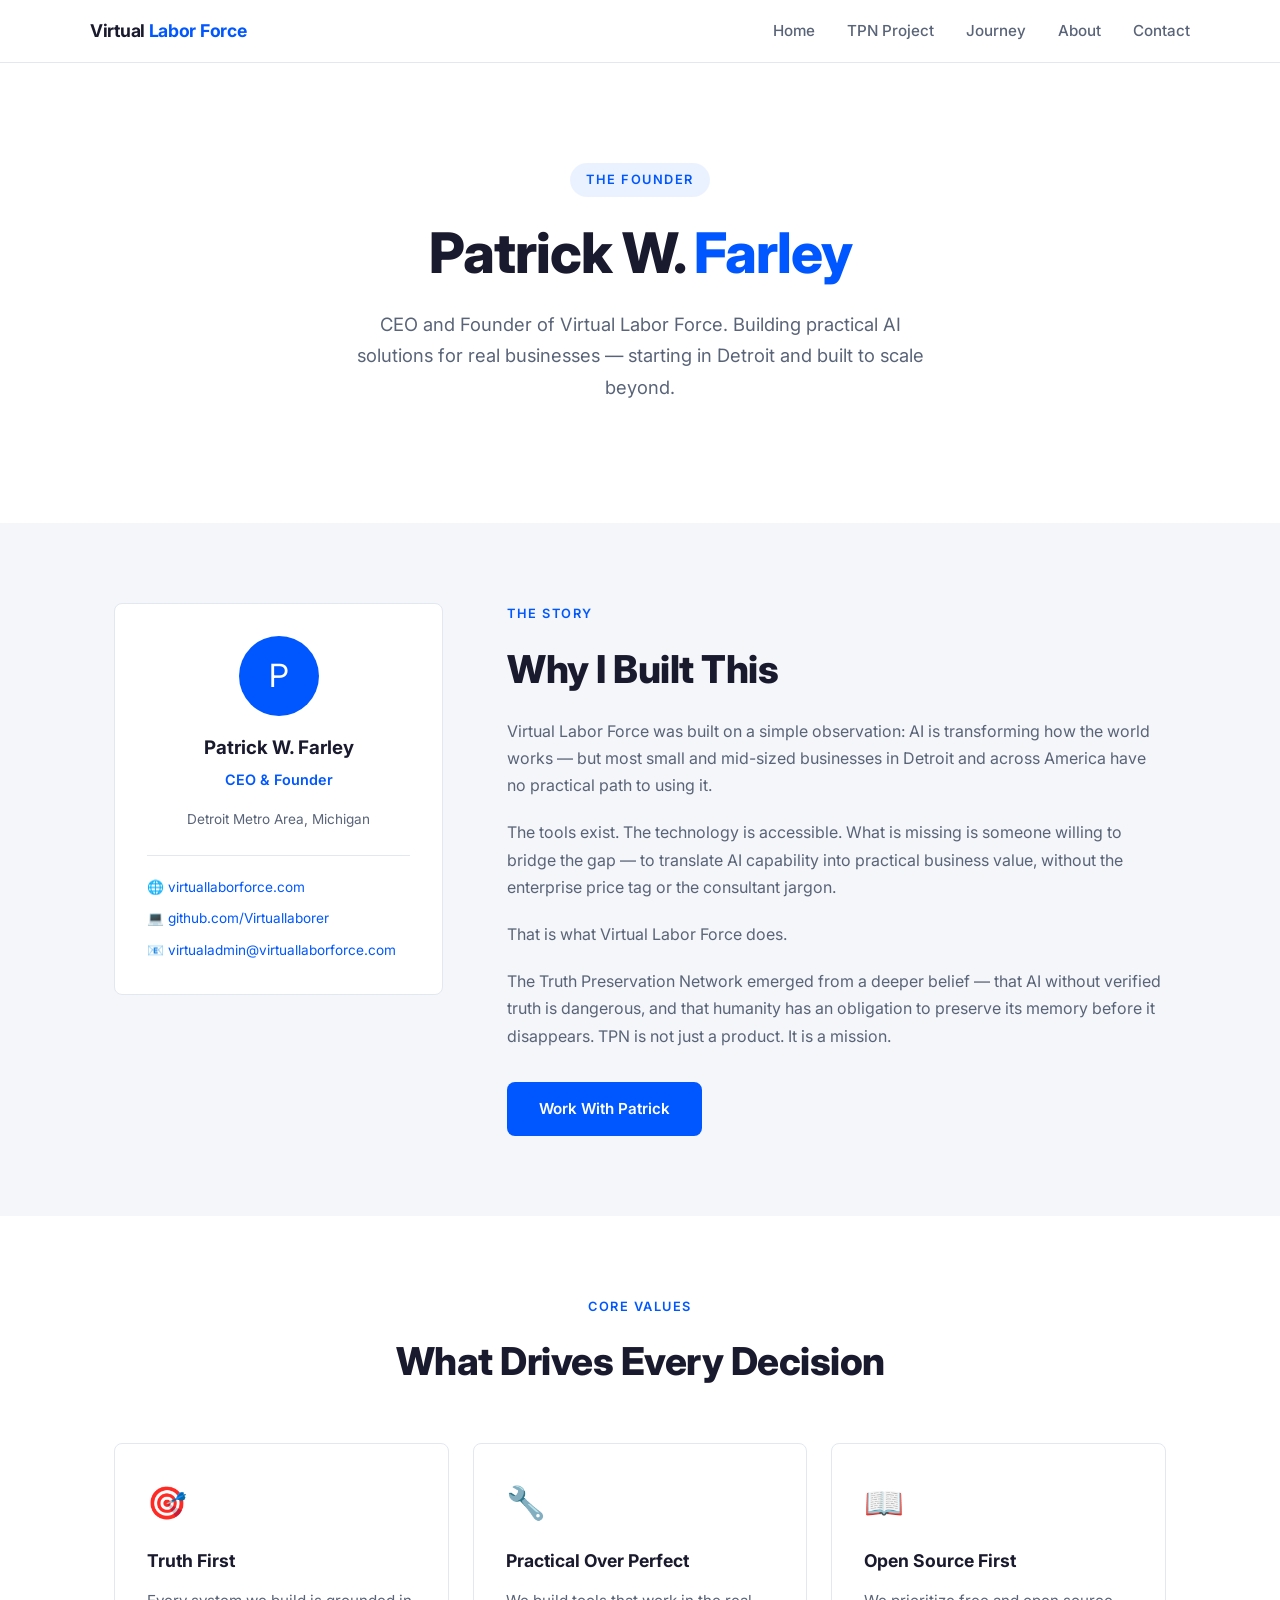
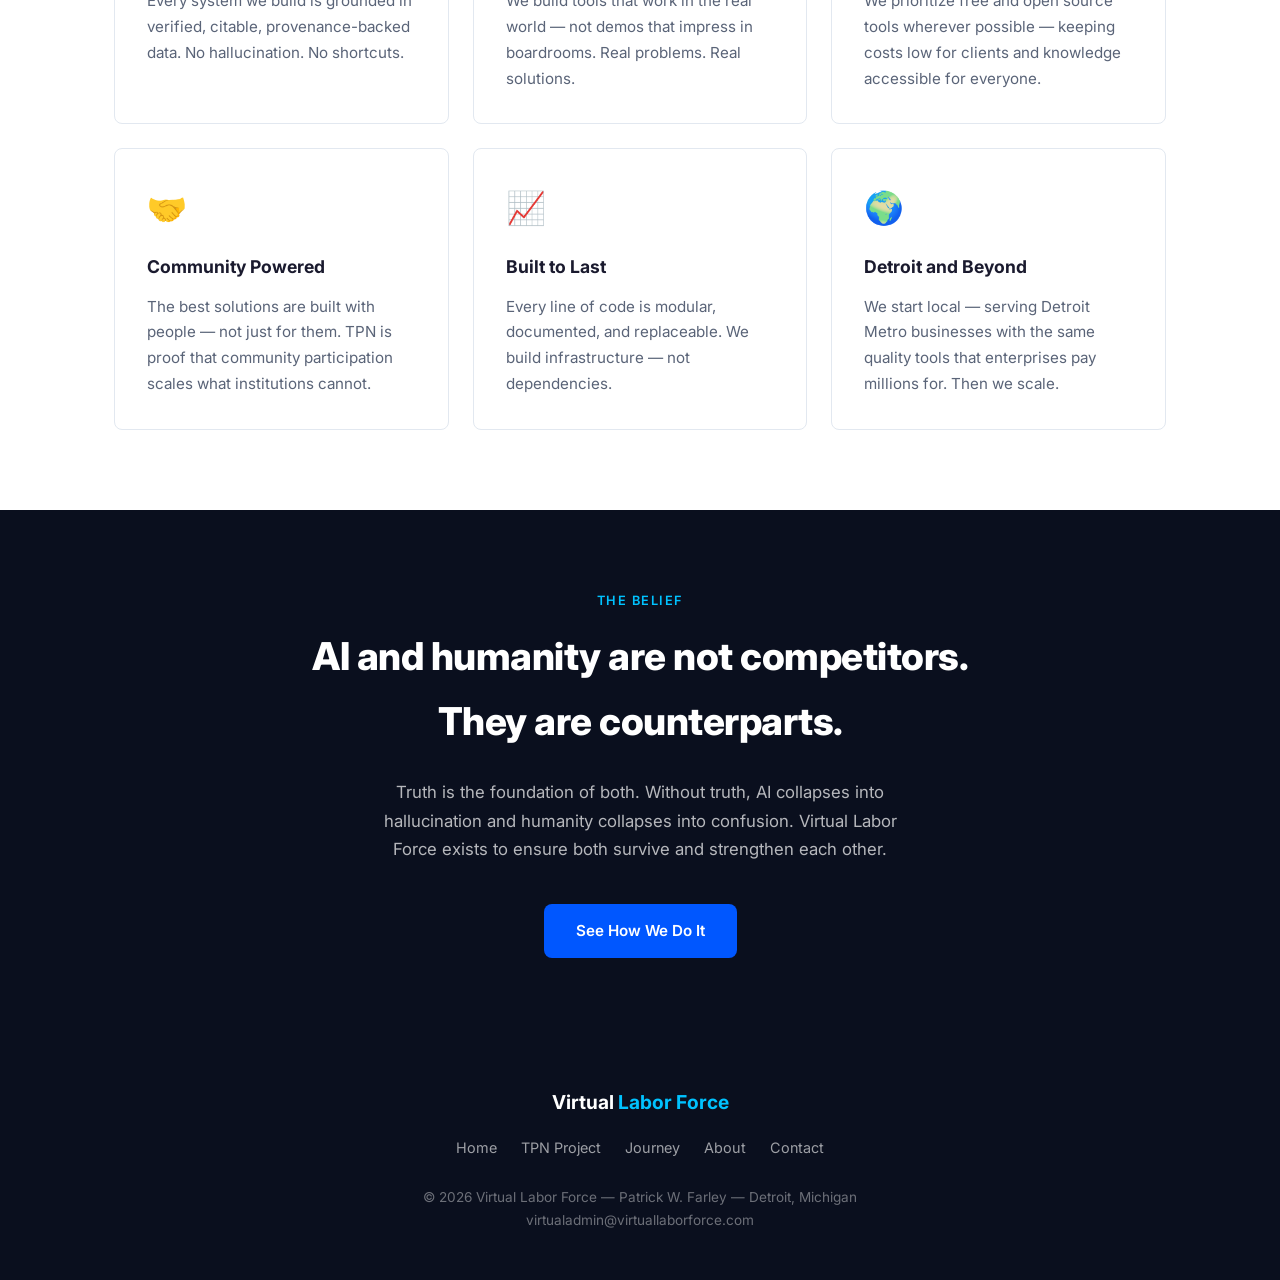
==== about.html @ b298419b "Initial commit — VLF website 5 pages complete" ====
<!DOCTYPE html>
<html lang="en">
<head>
  <meta charset="UTF-8" />
  <meta name="viewport" content="width=device-width, initial-scale=1.0" />
  <title>About — Virtual Labor Force</title>
  <meta name="description" content="Patrick W. Farley — CEO and Founder of Virtual Labor Force. Building AI solutions for Detroit and beyond." />
  <link rel="stylesheet" href="css/style.css" />
  <link rel="preconnect" href="https://fonts.googleapis.com" />
  <link href="https://fonts.googleapis.com/css2?family=Inter:wght@400;500;600;700;800&display=swap" rel="stylesheet" />
</head>
<body>

  <!-- NAVIGATION -->
  <nav>
    <div class="nav-inner">
      <a href="index.html" class="nav-logo">Virtual <span>Labor Force</span></a>
      <ul class="nav-links">
        <li><a href="index.html">Home</a></li>
        <li><a href="tpn.html">TPN Project</a></li>
        <li><a href="journey.html">Journey</a></li>
        <li><a href="about.html">About</a></li>
        <li><a href="contact.html">Contact</a></li>
      </ul>
    </div>
  </nav>

  <!-- HERO -->
  <section class="hero">
    <div class="hero-tag">The Founder</div>
    <h1>Patrick W. <span>Farley</span></h1>
    <p>
      CEO and Founder of Virtual Labor Force.
      Building practical AI solutions for real businesses —
      starting in Detroit and built to scale beyond.
    </p>
  </section>

  <!-- FOUNDER STORY -->
  <section class="section section--soft">
    <div class="container">
      <div style="display: grid; grid-template-columns: 1fr 2fr; 
                  gap: 64px; align-items: start;">

        <!-- LEFT — Identity Card -->
        <div style="background: var(--color-bg); border: 1px solid var(--color-border);
                    border-radius: var(--radius); padding: 32px; text-align: center;">
          <div style="width: 80px; height: 80px; background: var(--color-primary);
                      border-radius: 50%; margin: 0 auto 16px;
                      display: flex; align-items: center; justify-content: center;
                      font-size: 2rem; color: white;">P</div>
          <h3 style="margin-bottom: 4px;">Patrick W. Farley</h3>
          <p style="color: var(--color-primary); font-size: 0.9rem; 
                    font-weight: 600; margin-bottom: 16px;">
            CEO & Founder
          </p>
          <p style="color: var(--color-text-soft); font-size: 0.85rem; 
                    margin-bottom: 24px;">
            Detroit Metro Area, Michigan
          </p>
          <div style="border-top: 1px solid var(--color-border); 
                      padding-top: 20px; text-align: left;">
            <p style="font-size: 0.85rem; color: var(--color-text-soft); 
                      margin-bottom: 8px;">
              🌐 
              <a href="https://virtuallaborforce.com">
                virtuallaborforce.com
              </a>
            </p>
            <p style="font-size: 0.85rem; color: var(--color-text-soft); 
                      margin-bottom: 8px;">
              💻 
              <a href="https://github.com/Virtuallaborer" target="_blank">
                github.com/Virtuallaborer
              </a>
            </p>
            <p style="font-size: 0.85rem; color: var(--color-text-soft);">
              📧 
              <a href="mailto:virtualadmin@virtuallaborforce.com">
                virtualadmin@virtuallaborforce.com
              </a>
            </p>
          </div>
        </div>

        <!-- RIGHT — Story -->
        <div>
          <p class="section-label">The Story</p>
          <h2 class="section-title">Why I Built This</h2>

          <p style="color: var(--color-text-soft); margin-bottom: 20px;">
            Virtual Labor Force was built on a simple observation:
            AI is transforming how the world works — but most small
            and mid-sized businesses in Detroit and across America
            have no practical path to using it.
          </p>

          <p style="color: var(--color-text-soft); margin-bottom: 20px;">
            The tools exist. The technology is accessible. What is missing
            is someone willing to bridge the gap — to translate AI
            capability into practical business value, without the
            enterprise price tag or the consultant jargon.
          </p>

          <p style="color: var(--color-text-soft); margin-bottom: 20px;">
            That is what Virtual Labor Force does.
          </p>

          <p style="color: var(--color-text-soft); margin-bottom: 32px;">
            The Truth Preservation Network emerged from a deeper belief —
            that AI without verified truth is dangerous, and that humanity
            has an obligation to preserve its memory before it disappears.
            TPN is not just a product. It is a mission.
          </p>

          <a href="contact.html" class="btn btn-primary">
            Work With Patrick
          </a>
        </div>

      </div>
    </div>
  </section>

  <!-- VALUES -->
  <section class="section">
    <div class="container">
      <div class="text-center">
        <p class="section-label">Core Values</p>
        <h2 class="section-title">What Drives Every Decision</h2>
      </div>

      <div class="card-grid">
        <div class="card">
          <div class="card-icon">🎯</div>
          <h3>Truth First</h3>
          <p>Every system we build is grounded in verified, 
             citable, provenance-backed data. No hallucination. 
             No shortcuts.</p>
        </div>
        <div class="card">
          <div class="card-icon">🔧</div>
          <h3>Practical Over Perfect</h3>
          <p>We build tools that work in the real world — 
             not demos that impress in boardrooms. 
             Real problems. Real solutions.</p>
        </div>
        <div class="card">
          <div class="card-icon">📖</div>
          <h3>Open Source First</h3>
          <p>We prioritize free and open source tools wherever possible — 
             keeping costs low for clients and knowledge 
             accessible for everyone.</p>
        </div>
        <div class="card">
          <div class="card-icon">🤝</div>
          <h3>Community Powered</h3>
          <p>The best solutions are built with people — 
             not just for them. TPN is proof that 
             community participation scales what 
             institutions cannot.</p>
        </div>
        <div class="card">
          <div class="card-icon">📈</div>
          <h3>Built to Last</h3>
          <p>Every line of code is modular, documented, 
             and replaceable. We build infrastructure — 
             not dependencies.</p>
        </div>
        <div class="card">
          <div class="card-icon">🌍</div>
          <h3>Detroit and Beyond</h3>
          <p>We start local — serving Detroit Metro businesses 
             with the same quality tools that enterprises pay 
             millions for. Then we scale.</p>
        </div>
      </div>
    </div>
  </section>

  <!-- MISSION STATEMENT -->
  <section class="section section--dark">
    <div class="container text-center">
      <p class="section-label" style="color: var(--color-accent);">
        The Belief
      </p>
      <h2 class="section-title" style="max-width: 680px; margin: 0 auto 24px;">
        AI and humanity are not competitors.<br>
        They are counterparts.
      </h2>
      <p style="color: rgba(255,255,255,0.7); max-width: 560px; 
                margin: 0 auto 40px; font-size: 1.05rem;">
        Truth is the foundation of both. Without truth, AI collapses 
        into hallucination and humanity collapses into confusion. 
        Virtual Labor Force exists to ensure both survive and 
        strengthen each other.
      </p>
      <a href="tpn.html" class="btn btn-primary">
        See How We Do It
      </a>
    </div>
  </section>

  <!-- FOOTER -->
  <footer>
    <div class="footer-inner">
      <div class="footer-logo">Virtual <span>Labor Force</span></div>
      <ul class="footer-links">
        <li><a href="index.html">Home</a></li>
        <li><a href="tpn.html">TPN Project</a></li>
        <li><a href="journey.html">Journey</a></li>
        <li><a href="about.html">About</a></li>
        <li><a href="contact.html">Contact</a></li>
      </ul>
      <p class="footer-copy">
        © 2026 Virtual Labor Force — Patrick W. Farley — Detroit, Michigan<br>
        <a href="mailto:virtualadmin@virtuallaborforce.com"
           style="color: rgba(255,255,255,0.4);">
          virtualadmin@virtuallaborforce.com
        </a>
      </p>
    </div>
  </footer>

</body>
</html>
---- css/style.css ----
/* ─────────────────────────────────────────
   Virtual Labor Force — Design System
   Color Palette: Clean Modern Tech
   Tone: Inspirational and Visionary
───────────────────────────────────────── */

/* DESIGN TOKENS */
:root {
  --color-bg:          #ffffff;
  --color-bg-soft:     #f4f6f9;
  --color-bg-dark:     #0a0f1e;
  --color-primary:     #0057ff;
  --color-primary-dark:#0040cc;
  --color-accent:      #00c2ff;
  --color-text:        #1a1a2e;
  --color-text-soft:   #5a6478;
  --color-border:      #e2e8f0;
  --color-white:       #ffffff;

  --font-main:   'Inter', 'Segoe UI', sans-serif;
  --font-mono:   'JetBrains Mono', 'Courier New', monospace;

  --radius:      8px;
  --shadow:      0 4px 24px rgba(0, 87, 255, 0.08);
  --transition:  all 0.2s ease;

  --max-width:   1100px;
  --section-pad: 80px 24px;
}

/* RESET */
*, *::before, *::after {
  box-sizing: border-box;
  margin: 0;
  padding: 0;
}

html {
  scroll-behavior: smooth;
}

body {
  font-family: var(--font-main);
  background: var(--color-bg);
  color: var(--color-text);
  line-height: 1.7;
  font-size: 16px;
}

img {
  max-width: 100%;
  display: block;
}

a {
  color: var(--color-primary);
  text-decoration: none;
  transition: var(--transition);
}

a:hover {
  color: var(--color-primary-dark);
}

/* LAYOUT */
.container {
  max-width: var(--max-width);
  margin: 0 auto;
  padding: 0 24px;
}

.section {
  padding: var(--section-pad);
}

.section--dark {
  background: var(--color-bg-dark);
  color: var(--color-white);
}

.section--soft {
  background: var(--color-bg-soft);
}

/* NAVIGATION */
nav {
  position: sticky;
  top: 0;
  z-index: 100;
  background: var(--color-bg);
  border-bottom: 1px solid var(--color-border);
  padding: 16px 24px;
}

.nav-inner {
  max-width: var(--max-width);
  margin: 0 auto;
  display: flex;
  justify-content: space-between;
  align-items: center;
}

.nav-logo {
  font-weight: 700;
  font-size: 1.1rem;
  color: var(--color-text);
  letter-spacing: -0.3px;
}

.nav-logo span {
  color: var(--color-primary);
}

.nav-links {
  display: flex;
  gap: 32px;
  list-style: none;
}

.nav-links a {
  color: var(--color-text-soft);
  font-size: 0.95rem;
  font-weight: 500;
}

.nav-links a:hover {
  color: var(--color-primary);
}

/* HERO */
.hero {
  padding: 100px 24px 80px;
  text-align: center;
  background: var(--color-bg);
}

.hero-tag {
  display: inline-block;
  background: rgba(0, 87, 255, 0.08);
  color: var(--color-primary);
  font-size: 0.8rem;
  font-weight: 600;
  letter-spacing: 1.5px;
  text-transform: uppercase;
  padding: 6px 16px;
  border-radius: 100px;
  margin-bottom: 24px;
}

.hero h1 {
  font-size: clamp(2rem, 5vw, 3.5rem);
  font-weight: 800;
  line-height: 1.15;
  letter-spacing: -1px;
  max-width: 800px;
  margin: 0 auto 24px;
}

.hero h1 span {
  color: var(--color-primary);
}

.hero p {
  font-size: 1.15rem;
  color: var(--color-text-soft);
  max-width: 600px;
  margin: 0 auto 40px;
}

/* BUTTONS */
.btn {
  display: inline-block;
  padding: 14px 32px;
  border-radius: var(--radius);
  font-weight: 600;
  font-size: 0.95rem;
  cursor: pointer;
  transition: var(--transition);
  border: none;
}

.btn-primary {
  background: var(--color-primary);
  color: var(--color-white);
}

.btn-primary:hover {
  background: var(--color-primary-dark);
  color: var(--color-white);
  transform: translateY(-2px);
  box-shadow: var(--shadow);
}

.btn-outline {
  background: transparent;
  color: var(--color-primary);
  border: 2px solid var(--color-primary);
}

.btn-outline:hover {
  background: var(--color-primary);
  color: var(--color-white);
  transform: translateY(-2px);
}

.btn-group {
  display: flex;
  gap: 16px;
  justify-content: center;
  flex-wrap: wrap;
}

/* CARDS */
.card-grid {
  display: grid;
  grid-template-columns: repeat(auto-fit, minmax(280px, 1fr));
  gap: 24px;
  margin-top: 48px;
}

.card {
  background: var(--color-bg);
  border: 1px solid var(--color-border);
  border-radius: var(--radius);
  padding: 32px;
  transition: var(--transition);
}

.card:hover {
  box-shadow: var(--shadow);
  transform: translateY(-4px);
  border-color: var(--color-primary);
}

.card-icon {
  font-size: 2rem;
  margin-bottom: 16px;
}

.card h3 {
  font-size: 1.1rem;
  font-weight: 700;
  margin-bottom: 12px;
}

.card p {
  color: var(--color-text-soft);
  font-size: 0.95rem;
}

/* SECTION HEADINGS */
.section-label {
  font-size: 0.8rem;
  font-weight: 600;
  letter-spacing: 1.5px;
  text-transform: uppercase;
  color: var(--color-primary);
  margin-bottom: 12px;
}

.section-title {
  font-size: clamp(1.6rem, 3vw, 2.4rem);
  font-weight: 800;
  letter-spacing: -0.5px;
  margin-bottom: 16px;
}

.section-sub {
  color: var(--color-text-soft);
  font-size: 1.05rem;
  max-width: 580px;
}

/* FOOTER */
footer {
  background: var(--color-bg-dark);
  color: var(--color-white);
  padding: 48px 24px;
  text-align: center;
}

.footer-inner {
  max-width: var(--max-width);
  margin: 0 auto;
}

.footer-logo {
  font-size: 1.2rem;
  font-weight: 700;
  margin-bottom: 16px;
}

.footer-logo span {
  color: var(--color-accent);
}

.footer-links {
  display: flex;
  gap: 24px;
  justify-content: center;
  list-style: none;
  margin-bottom: 24px;
  flex-wrap: wrap;
}

.footer-links a {
  color: rgba(255,255,255,0.6);
  font-size: 0.9rem;
}

.footer-links a:hover {
  color: var(--color-white);
}

.footer-copy {
  color: rgba(255,255,255,0.4);
  font-size: 0.85rem;
}

/* UTILITY */
.text-center { text-align: center; }
.mt-8 { margin-top: 8px; }
.mt-16 { margin-top: 16px; }
.mt-24 { margin-top: 24px; }
.mt-48 { margin-top: 48px; }

/* RESPONSIVE */
@media (max-width: 768px) {
  .nav-links {
    display: none;
  }

  .hero {
    padding: 60px 24px;
  }

  .btn-group {
    flex-direction: column;
    align-items: center;
  }
}
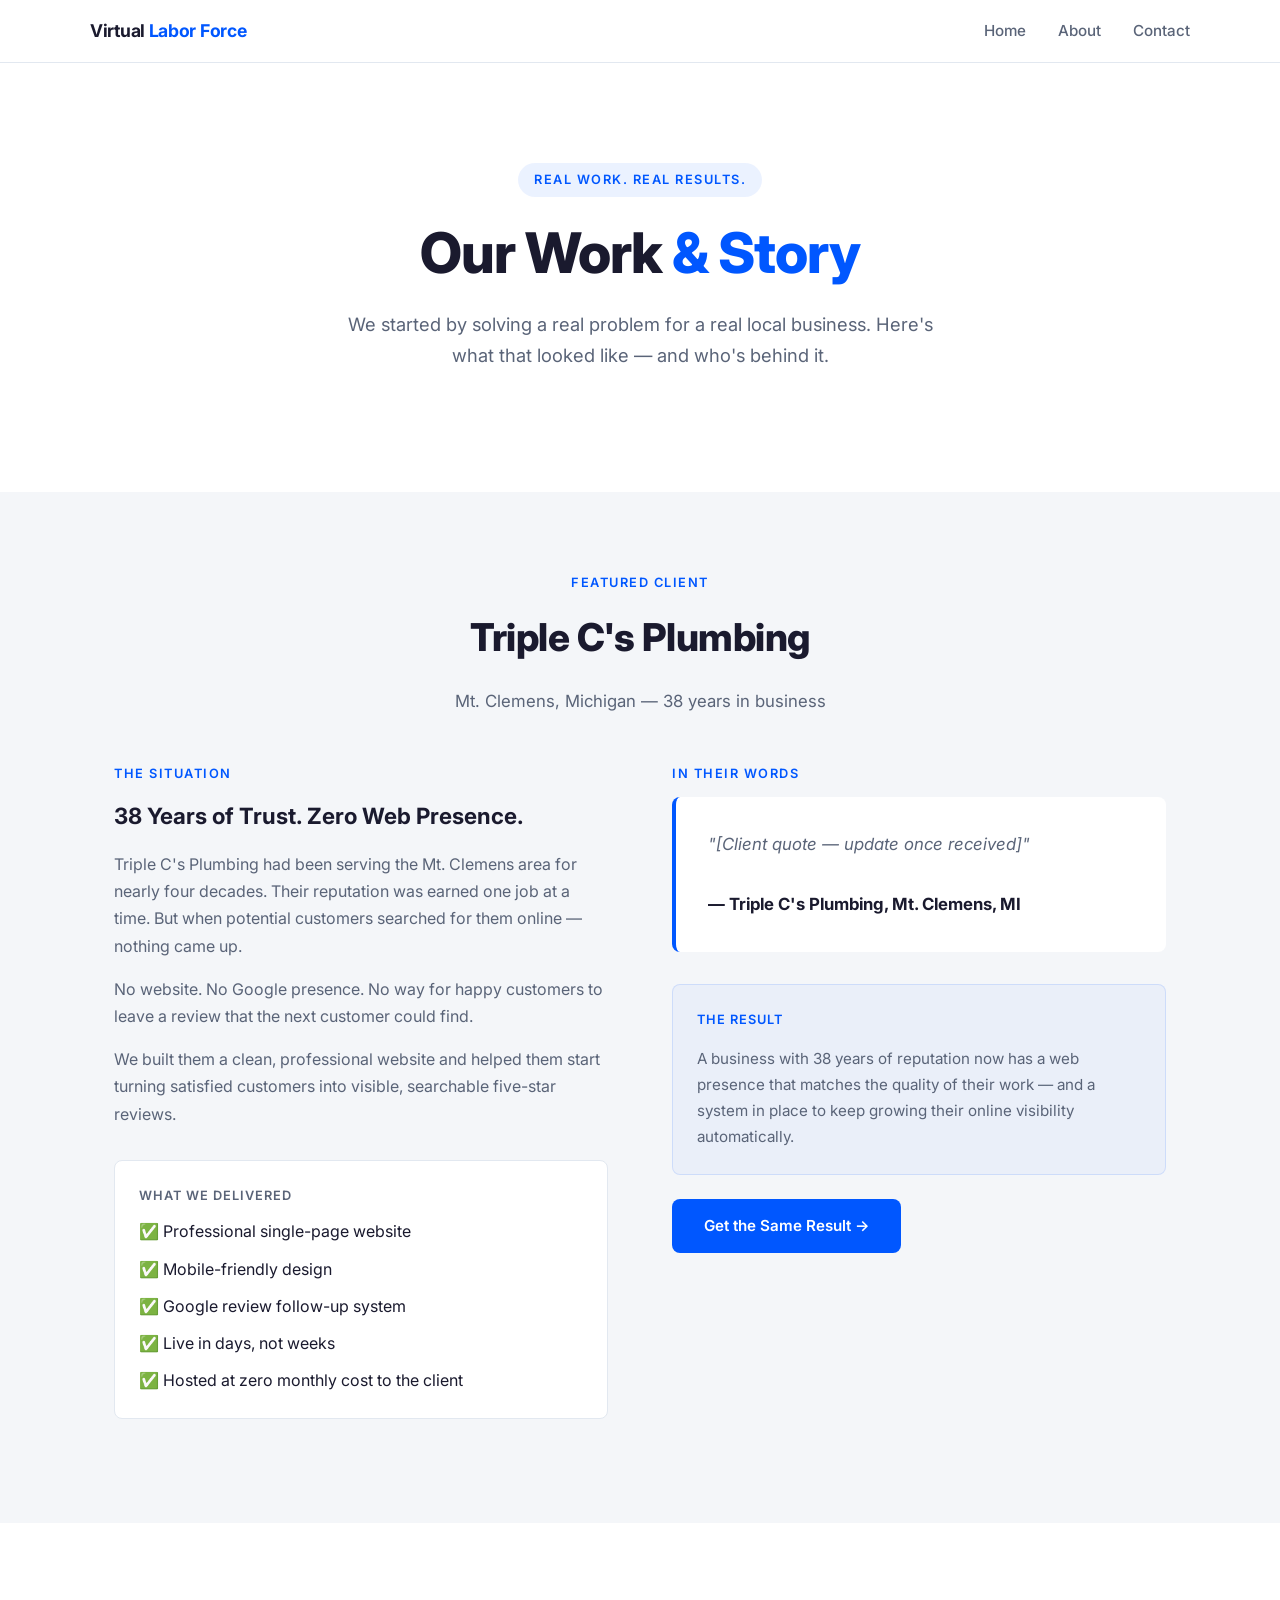
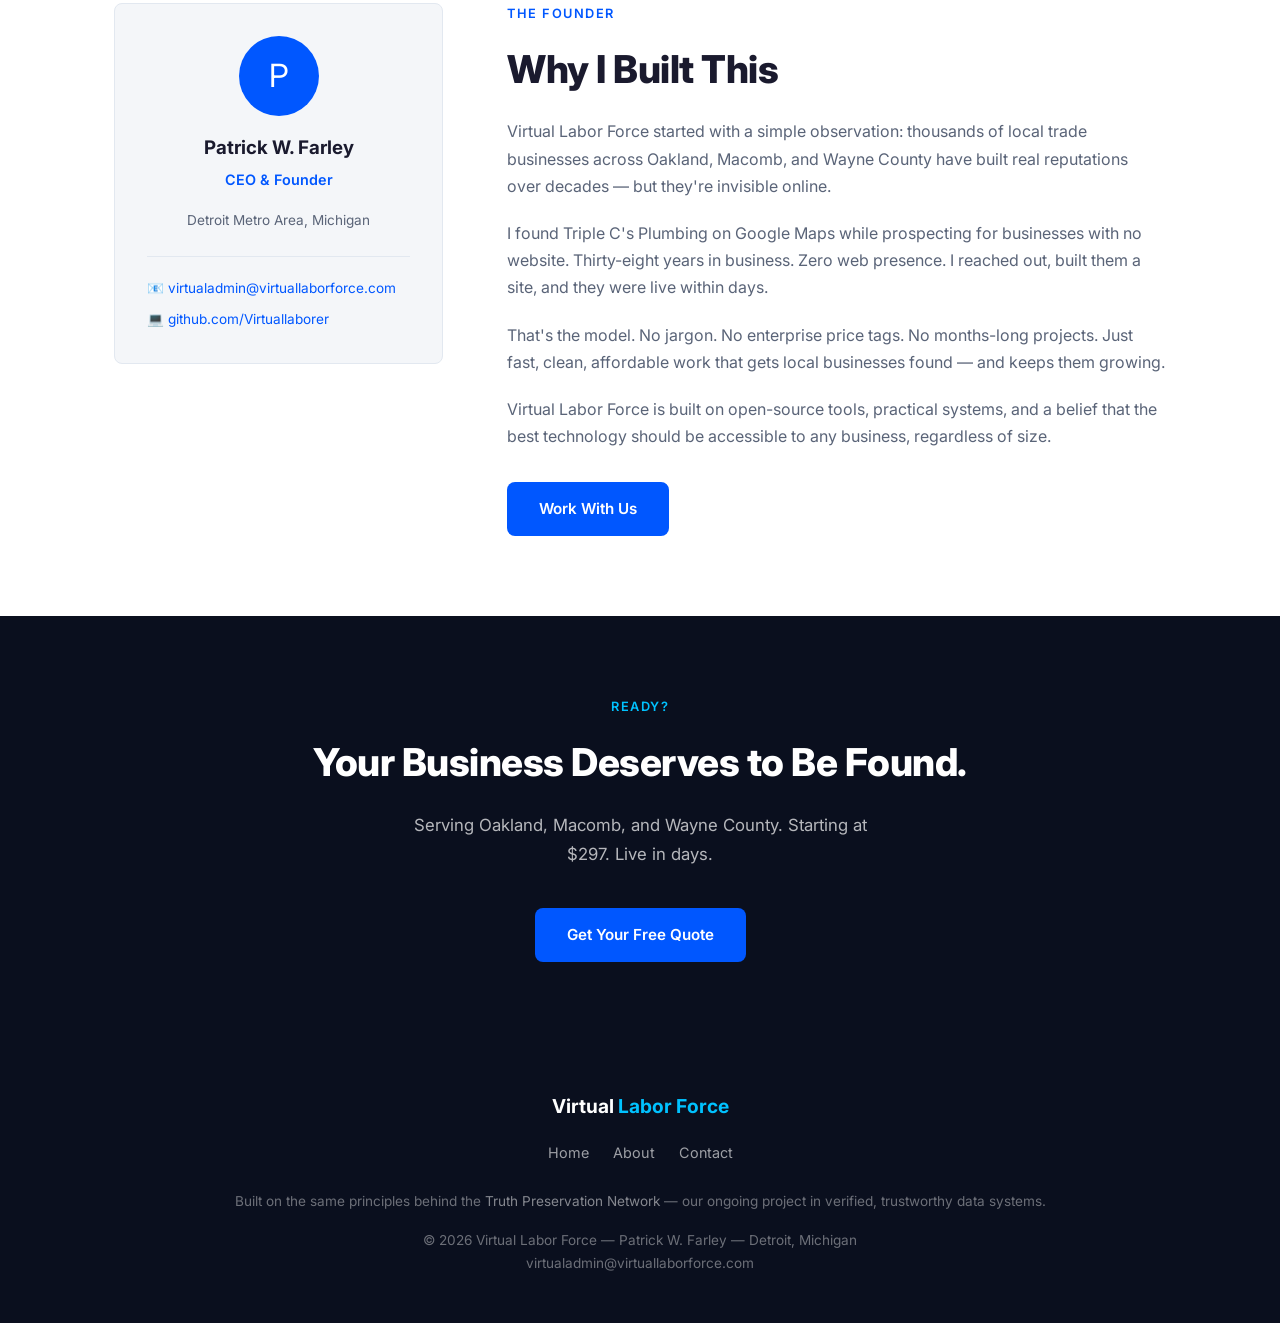
==== commit 98173db6: "Revise About page title, meta description, and content Updated the title and meta description for th" ====
--- a/about.html
+++ b/about.html
@@ -3,8 +3,8 @@
 <head>
   <meta charset="UTF-8" />
   <meta name="viewport" content="width=device-width, initial-scale=1.0" />
-  <title>About — Virtual Labor Force</title>
-  <meta name="description" content="Patrick W. Farley — CEO and Founder of Virtual Labor Force. Building AI solutions for Detroit and beyond." />
+  <title>Our Work & Story — Virtual Labor Force | Detroit Metro</title>
+  <meta name="description" content="See how Virtual Labor Force helped Triple C's Plumbing get online after 38 years — and meet the founder behind the work." />
   <link rel="stylesheet" href="css/style.css" />
   <link rel="preconnect" href="https://fonts.googleapis.com" />
   <link href="https://fonts.googleapis.com/css2?family=Inter:wght@400;500;600;700;800&display=swap" rel="stylesheet" />
@@ -17,8 +17,6 @@
       <a href="index.html" class="nav-logo">Virtual <span>Labor Force</span></a>
       <ul class="nav-links">
         <li><a href="index.html">Home</a></li>
-        <li><a href="tpn.html">TPN Project</a></li>
-        <li><a href="journey.html">Journey</a></li>
         <li><a href="about.html">About</a></li>
         <li><a href="contact.html">Contact</a></li>
       </ul>
@@ -27,177 +25,172 @@
 
   <!-- HERO -->
   <section class="hero">
-    <div class="hero-tag">The Founder</div>
-    <h1>Patrick W. <span>Farley</span></h1>
+    <div class="hero-tag">Real Work. Real Results.</div>
+    <h1>Our Work <span>&amp; Story</span></h1>
     <p>
-      CEO and Founder of Virtual Labor Force.
-      Building practical AI solutions for real businesses —
-      starting in Detroit and built to scale beyond.
+      We started by solving a real problem for a real local business.
+      Here's what that looked like — and who's behind it.
     </p>
   </section>
 
-  <!-- FOUNDER STORY -->
+  <!-- FEATURED PROOF — TRIPLE C'S -->
   <section class="section section--soft">
     <div class="container">
-      <div style="display: grid; grid-template-columns: 1fr 2fr; 
-                  gap: 64px; align-items: start;">
+      <div class="text-center">
+        <p class="section-label">Featured Client</p>
+        <h2 class="section-title">Triple C's Plumbing</h2>
+        <p class="section-sub" style="margin: 0 auto 48px;">
+          Mt. Clemens, Michigan — 38 years in business
+        </p>
+      </div>
+
+      <div style="display: grid; grid-template-columns: 1fr 1fr; gap: 64px; align-items: start;">
+
+        <!-- LEFT — The Story -->
+        <div>
+          <p class="section-label">The Situation</p>
+          <h3 style="font-size: 1.4rem; font-weight: 700; margin-bottom: 16px;">
+            38 Years of Trust. Zero Web Presence.
+          </h3>
+          <p style="color: var(--color-text-soft); margin-bottom: 16px;">
+            Triple C's Plumbing had been serving the Mt. Clemens area for nearly four decades.
+            Their reputation was earned one job at a time. But when potential customers
+            searched for them online — nothing came up.
+          </p>
+          <p style="color: var(--color-text-soft); margin-bottom: 16px;">
+            No website. No Google presence. No way for happy customers to leave a review
+            that the next customer could find.
+          </p>
+          <p style="color: var(--color-text-soft); margin-bottom: 32px;">
+            We built them a clean, professional website and helped them
+            start turning satisfied customers into visible, searchable five-star reviews.
+          </p>
+
+          <div style="background: var(--color-bg); border: 1px solid var(--color-border);
+                      border-radius: var(--radius); padding: 24px; margin-bottom: 24px;">
+            <p style="font-size: 0.8rem; font-weight: 600; letter-spacing: 1px;
+                      text-transform: uppercase; color: var(--color-text-soft); margin-bottom: 12px;">
+              What We Delivered
+            </p>
+            <ul style="list-style: none;">
+              <li style="margin-bottom: 10px;">✅ Professional single-page website</li>
+              <li style="margin-bottom: 10px;">✅ Mobile-friendly design</li>
+              <li style="margin-bottom: 10px;">✅ Google review follow-up system</li>
+              <li style="margin-bottom: 10px;">✅ Live in days, not weeks</li>
+              <li>✅ Hosted at zero monthly cost to the client</li>
+            </ul>
+          </div>
+        </div>
+
+        <!-- RIGHT — Quote + Result -->
+        <div>
+          <p class="section-label">In Their Words</p>
+          <blockquote style="background: var(--color-bg); border-left: 4px solid var(--color-primary);
+                             border-radius: var(--radius); padding: 32px; margin-bottom: 32px;
+                             font-style: italic; color: var(--color-text-soft); font-size: 1.05rem;
+                             line-height: 1.8;">
+            "[Client quote — update once received]"
+            <br><br>
+            <span style="font-style: normal; font-weight: 700; color: var(--color-text);">
+              — Triple C's Plumbing, Mt. Clemens, MI
+            </span>
+          </blockquote>
+
+          <div style="background: rgba(0,87,255,0.04); border: 1px solid rgba(0,87,255,0.12);
+                      border-radius: var(--radius); padding: 24px;">
+            <p style="font-size: 0.8rem; font-weight: 600; letter-spacing: 1px;
+                      text-transform: uppercase; color: var(--color-primary); margin-bottom: 16px;">
+              The Result
+            </p>
+            <p style="color: var(--color-text-soft); font-size: 0.95rem;">
+              A business with 38 years of reputation now has a web presence
+              that matches the quality of their work — and a system in place
+              to keep growing their online visibility automatically.
+            </p>
+          </div>
+
+          <div class="mt-24">
+            <a href="contact.html" class="btn btn-primary">Get the Same Result →</a>
+          </div>
+        </div>
+
+      </div>
+    </div>
+  </section>
+
+  <!-- FOUNDER STORY -->
+  <section class="section">
+    <div class="container">
+      <div style="display: grid; grid-template-columns: 1fr 2fr; gap: 64px; align-items: start;">
 
         <!-- LEFT — Identity Card -->
-        <div style="background: var(--color-bg); border: 1px solid var(--color-border);
+        <div style="background: var(--color-bg-soft); border: 1px solid var(--color-border);
                     border-radius: var(--radius); padding: 32px; text-align: center;">
           <div style="width: 80px; height: 80px; background: var(--color-primary);
                       border-radius: 50%; margin: 0 auto 16px;
                       display: flex; align-items: center; justify-content: center;
                       font-size: 2rem; color: white;">P</div>
           <h3 style="margin-bottom: 4px;">Patrick W. Farley</h3>
-          <p style="color: var(--color-primary); font-size: 0.9rem; 
-                    font-weight: 600; margin-bottom: 16px;">
-            CEO & Founder
-          </p>
-          <p style="color: var(--color-text-soft); font-size: 0.85rem; 
-                    margin-bottom: 24px;">
+          <p style="color: var(--color-primary); font-size: 0.9rem;
+                    font-weight: 600; margin-bottom: 16px;">CEO &amp; Founder</p>
+          <p style="color: var(--color-text-soft); font-size: 0.85rem; margin-bottom: 24px;">
             Detroit Metro Area, Michigan
           </p>
-          <div style="border-top: 1px solid var(--color-border); 
-                      padding-top: 20px; text-align: left;">
-            <p style="font-size: 0.85rem; color: var(--color-text-soft); 
-                      margin-bottom: 8px;">
-              🌐 
-              <a href="https://virtuallaborforce.com">
-                virtuallaborforce.com
-              </a>
-            </p>
-            <p style="font-size: 0.85rem; color: var(--color-text-soft); 
-                      margin-bottom: 8px;">
-              💻 
-              <a href="https://github.com/Virtuallaborer" target="_blank">
-                github.com/Virtuallaborer
-              </a>
+          <div style="border-top: 1px solid var(--color-border); padding-top: 20px; text-align: left;">
+            <p style="font-size: 0.85rem; color: var(--color-text-soft); margin-bottom: 8px;">
+              📧 <a href="mailto:virtualadmin@virtuallaborforce.com">virtualadmin@virtuallaborforce.com</a>
             </p>
             <p style="font-size: 0.85rem; color: var(--color-text-soft);">
-              📧 
-              <a href="mailto:virtualadmin@virtuallaborforce.com">
-                virtualadmin@virtuallaborforce.com
-              </a>
+              💻 <a href="https://github.com/Virtuallaborer" target="_blank">github.com/Virtuallaborer</a>
             </p>
           </div>
         </div>
 
         <!-- RIGHT — Story -->
         <div>
-          <p class="section-label">The Story</p>
+          <p class="section-label">The Founder</p>
           <h2 class="section-title">Why I Built This</h2>
 
           <p style="color: var(--color-text-soft); margin-bottom: 20px;">
-            Virtual Labor Force was built on a simple observation:
-            AI is transforming how the world works — but most small
-            and mid-sized businesses in Detroit and across America
-            have no practical path to using it.
-          </p>
-
+            Virtual Labor Force started with a simple observation: thousands of
+            local trade businesses across Oakland, Macomb, and Wayne County have
+            built real reputations over decades — but they're invisible online.
+          </p>
           <p style="color: var(--color-text-soft); margin-bottom: 20px;">
-            The tools exist. The technology is accessible. What is missing
-            is someone willing to bridge the gap — to translate AI
-            capability into practical business value, without the
-            enterprise price tag or the consultant jargon.
-          </p>
-
+            I found Triple C's Plumbing on Google Maps while prospecting for
+            businesses with no website. Thirty-eight years in business. Zero
+            web presence. I reached out, built them a site, and they were live
+            within days.
+          </p>
           <p style="color: var(--color-text-soft); margin-bottom: 20px;">
-            That is what Virtual Labor Force does.
-          </p>
-
+            That's the model. No jargon. No enterprise price tags. No months-long
+            projects. Just fast, clean, affordable work that gets local businesses
+            found — and keeps them growing.
+          </p>
           <p style="color: var(--color-text-soft); margin-bottom: 32px;">
-            The Truth Preservation Network emerged from a deeper belief —
-            that AI without verified truth is dangerous, and that humanity
-            has an obligation to preserve its memory before it disappears.
-            TPN is not just a product. It is a mission.
-          </p>
-
-          <a href="contact.html" class="btn btn-primary">
-            Work With Patrick
-          </a>
+            Virtual Labor Force is built on open-source tools, practical systems,
+            and a belief that the best technology should be accessible to any
+            business, regardless of size.
+          </p>
+
+          <a href="contact.html" class="btn btn-primary">Work With Us</a>
         </div>
 
       </div>
     </div>
   </section>
 
-  <!-- VALUES -->
-  <section class="section">
-    <div class="container">
-      <div class="text-center">
-        <p class="section-label">Core Values</p>
-        <h2 class="section-title">What Drives Every Decision</h2>
-      </div>
-
-      <div class="card-grid">
-        <div class="card">
-          <div class="card-icon">🎯</div>
-          <h3>Truth First</h3>
-          <p>Every system we build is grounded in verified, 
-             citable, provenance-backed data. No hallucination. 
-             No shortcuts.</p>
-        </div>
-        <div class="card">
-          <div class="card-icon">🔧</div>
-          <h3>Practical Over Perfect</h3>
-          <p>We build tools that work in the real world — 
-             not demos that impress in boardrooms. 
-             Real problems. Real solutions.</p>
-        </div>
-        <div class="card">
-          <div class="card-icon">📖</div>
-          <h3>Open Source First</h3>
-          <p>We prioritize free and open source tools wherever possible — 
-             keeping costs low for clients and knowledge 
-             accessible for everyone.</p>
-        </div>
-        <div class="card">
-          <div class="card-icon">🤝</div>
-          <h3>Community Powered</h3>
-          <p>The best solutions are built with people — 
-             not just for them. TPN is proof that 
-             community participation scales what 
-             institutions cannot.</p>
-        </div>
-        <div class="card">
-          <div class="card-icon">📈</div>
-          <h3>Built to Last</h3>
-          <p>Every line of code is modular, documented, 
-             and replaceable. We build infrastructure — 
-             not dependencies.</p>
-        </div>
-        <div class="card">
-          <div class="card-icon">🌍</div>
-          <h3>Detroit and Beyond</h3>
-          <p>We start local — serving Detroit Metro businesses 
-             with the same quality tools that enterprises pay 
-             millions for. Then we scale.</p>
-        </div>
-      </div>
-    </div>
-  </section>
-
-  <!-- MISSION STATEMENT -->
+  <!-- BOTTOM CTA -->
   <section class="section section--dark">
     <div class="container text-center">
-      <p class="section-label" style="color: var(--color-accent);">
-        The Belief
+      <p class="section-label" style="color: var(--color-accent);">Ready?</p>
+      <h2 class="section-title">Your Business Deserves to Be Found.</h2>
+      <p style="color: rgba(255,255,255,0.7); max-width: 480px;
+                margin: 0 auto 40px; font-size: 1.05rem;">
+        Serving Oakland, Macomb, and Wayne County.
+        Starting at $297. Live in days.
       </p>
-      <h2 class="section-title" style="max-width: 680px; margin: 0 auto 24px;">
-        AI and humanity are not competitors.<br>
-        They are counterparts.
-      </h2>
-      <p style="color: rgba(255,255,255,0.7); max-width: 560px; 
-                margin: 0 auto 40px; font-size: 1.05rem;">
-        Truth is the foundation of both. Without truth, AI collapses 
-        into hallucination and humanity collapses into confusion. 
-        Virtual Labor Force exists to ensure both survive and 
-        strengthen each other.
-      </p>
-      <a href="tpn.html" class="btn btn-primary">
-        See How We Do It
-      </a>
+      <a href="contact.html" class="btn btn-primary">Get Your Free Quote</a>
     </div>
   </section>
 
@@ -207,12 +200,15 @@
       <div class="footer-logo">Virtual <span>Labor Force</span></div>
       <ul class="footer-links">
         <li><a href="index.html">Home</a></li>
-        <li><a href="tpn.html">TPN Project</a></li>
-        <li><a href="journey.html">Journey</a></li>
         <li><a href="about.html">About</a></li>
         <li><a href="contact.html">Contact</a></li>
       </ul>
       <p class="footer-copy">
+        Built on the same principles behind the
+        <a href="tpn.html" style="color: rgba(255,255,255,0.5);">Truth Preservation Network</a>
+        — our ongoing project in verified, trustworthy data systems.
+      </p>
+      <p class="footer-copy mt-16">
         © 2026 Virtual Labor Force — Patrick W. Farley — Detroit, Michigan<br>
         <a href="mailto:virtualadmin@virtuallaborforce.com"
            style="color: rgba(255,255,255,0.4);">
@@ -223,4 +219,4 @@
   </footer>
 
 </body>
-</html>+</html>
--- a/css/style.css
+++ b/css/style.css
@@ -338,4 +338,10 @@
     flex-direction: column;
     align-items: center;
   }
+}
+/* TPN callout responsive fix */
+@media (max-width: 768px) {
+  [style*="grid-template-columns: 1fr 1fr"] {
+    grid-template-columns: 1fr !important;
+  }
 }
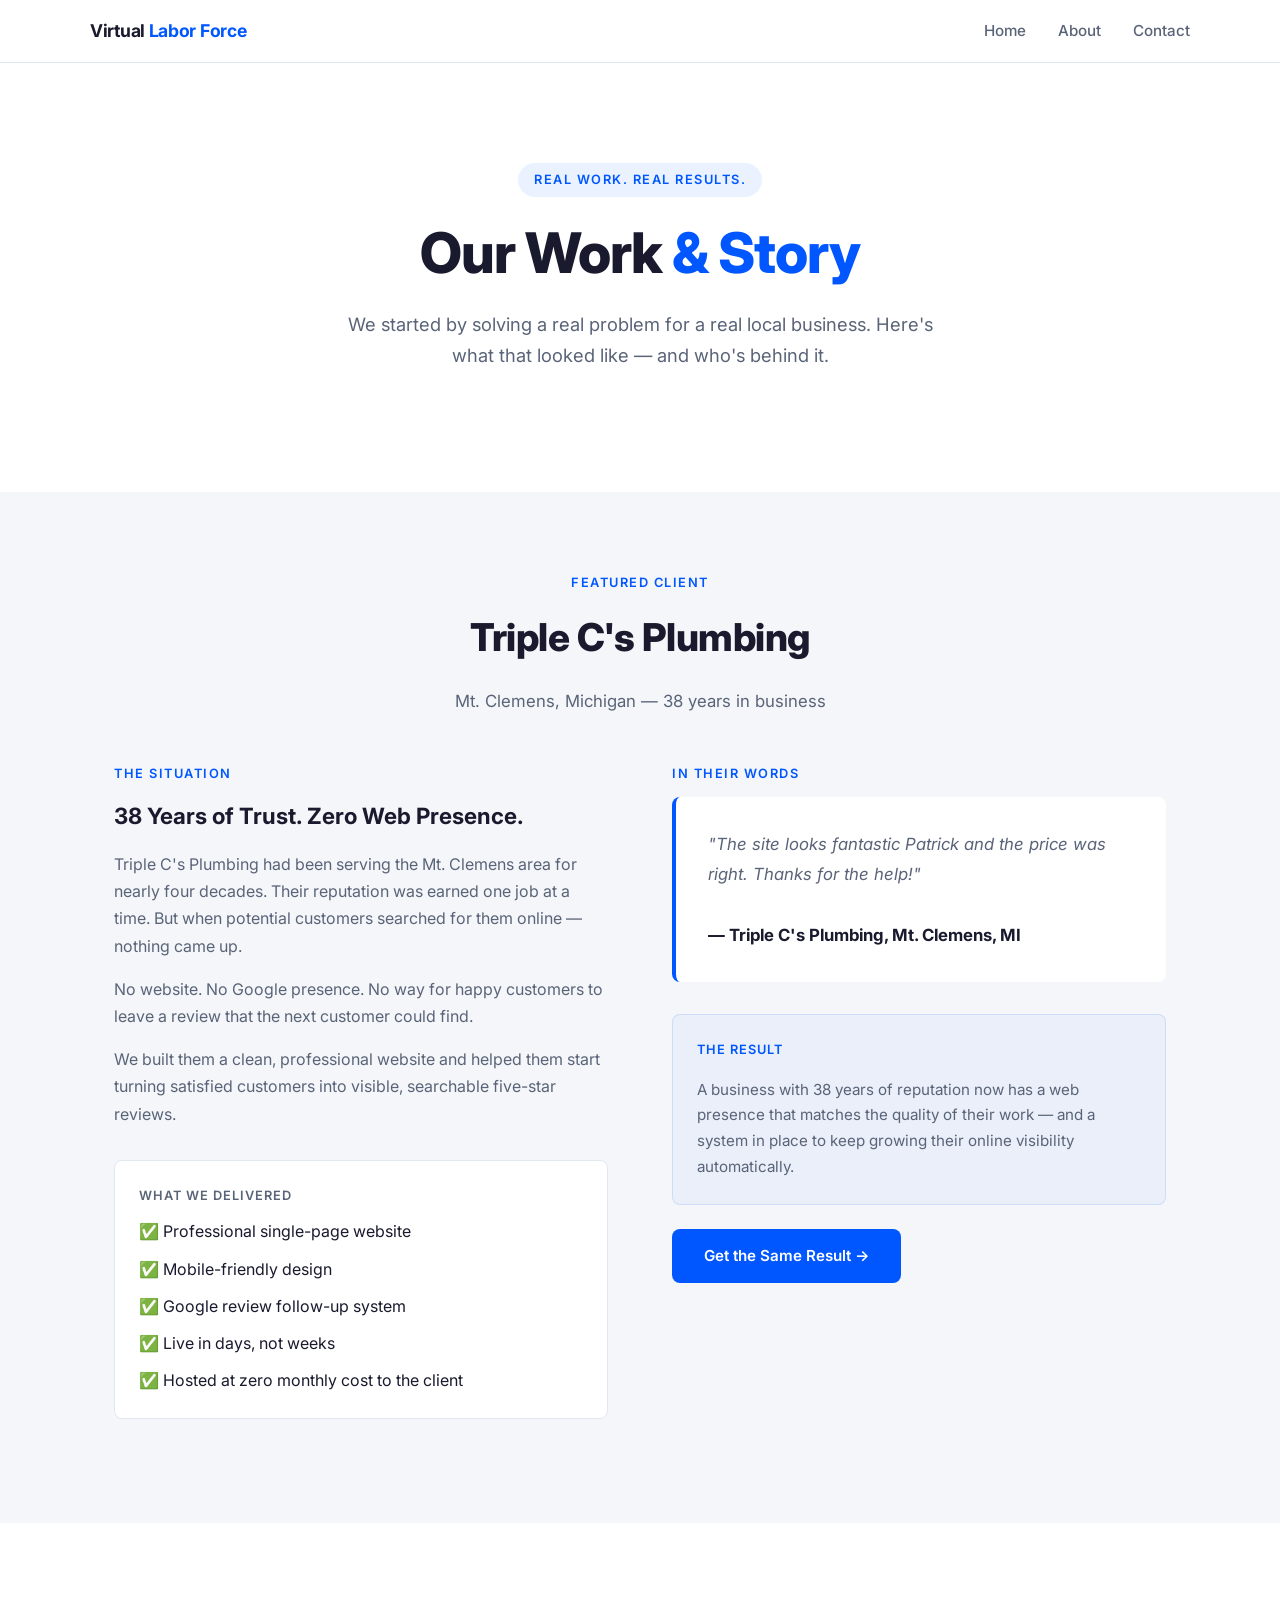
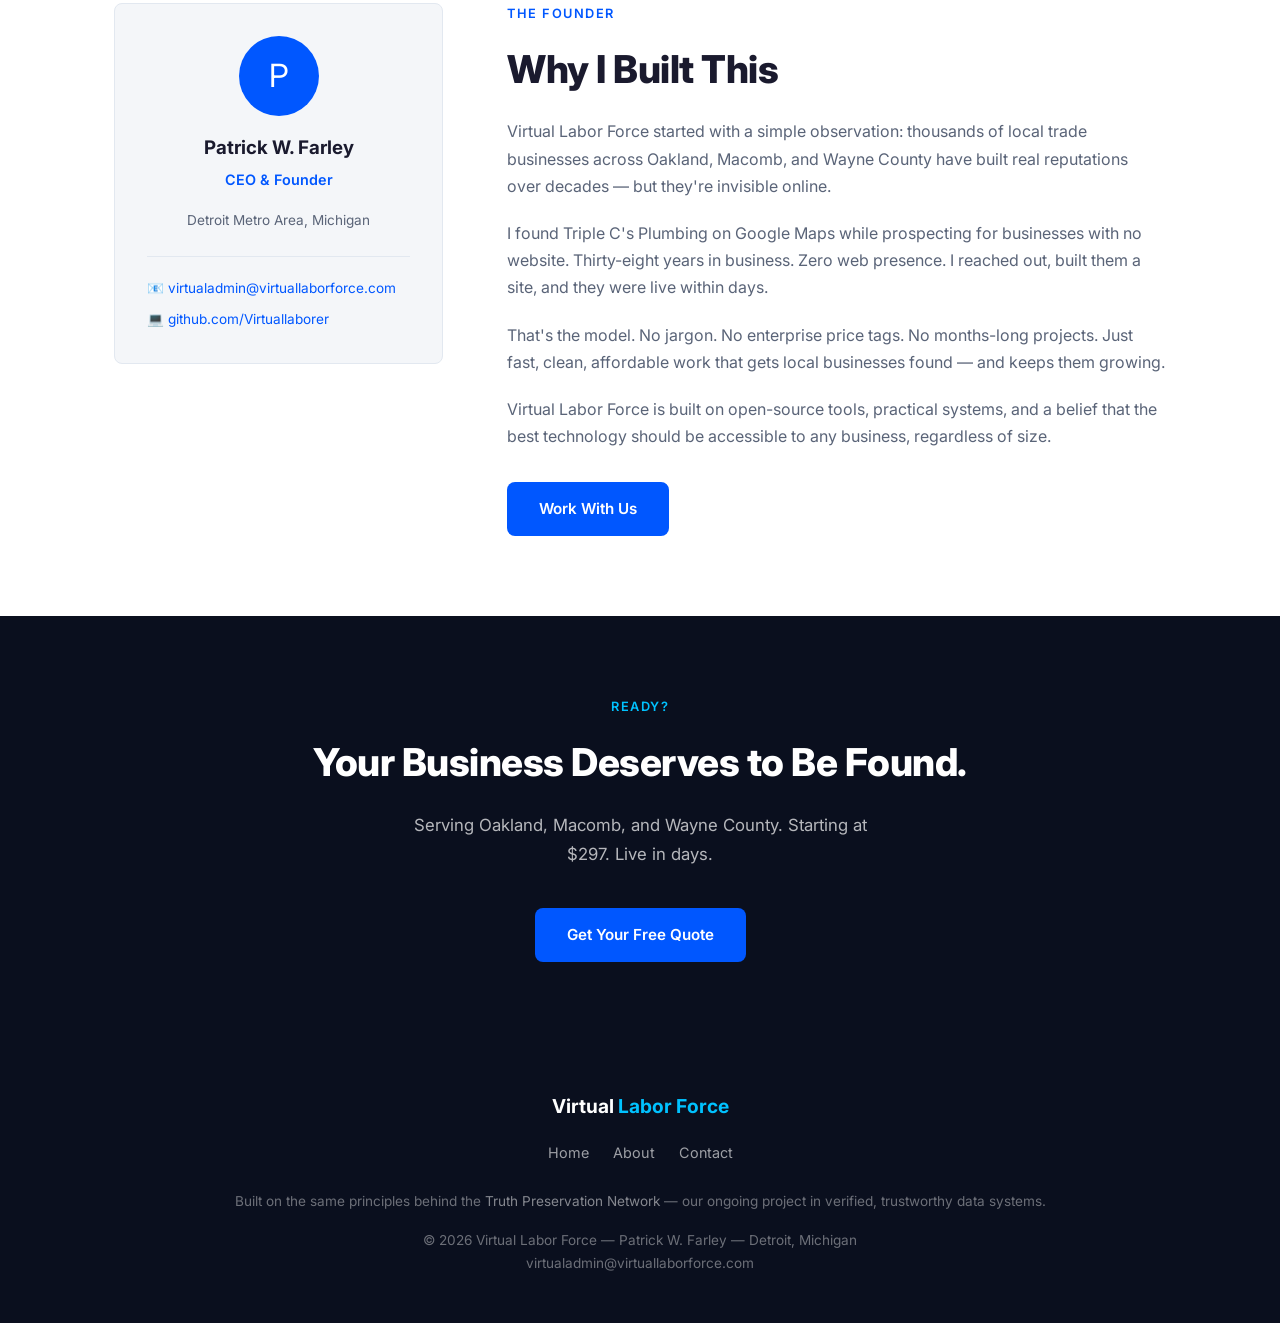
==== commit 11c61669: "Update client quote in about.html" ====
--- a/about.html
+++ b/about.html
@@ -89,7 +89,7 @@
                              border-radius: var(--radius); padding: 32px; margin-bottom: 32px;
                              font-style: italic; color: var(--color-text-soft); font-size: 1.05rem;
                              line-height: 1.8;">
-            "[Client quote — update once received]"
+            "The site looks fantastic Patrick and the price was right. Thanks for the help!"
             <br><br>
             <span style="font-style: normal; font-weight: 700; color: var(--color-text);">
               — Triple C's Plumbing, Mt. Clemens, MI
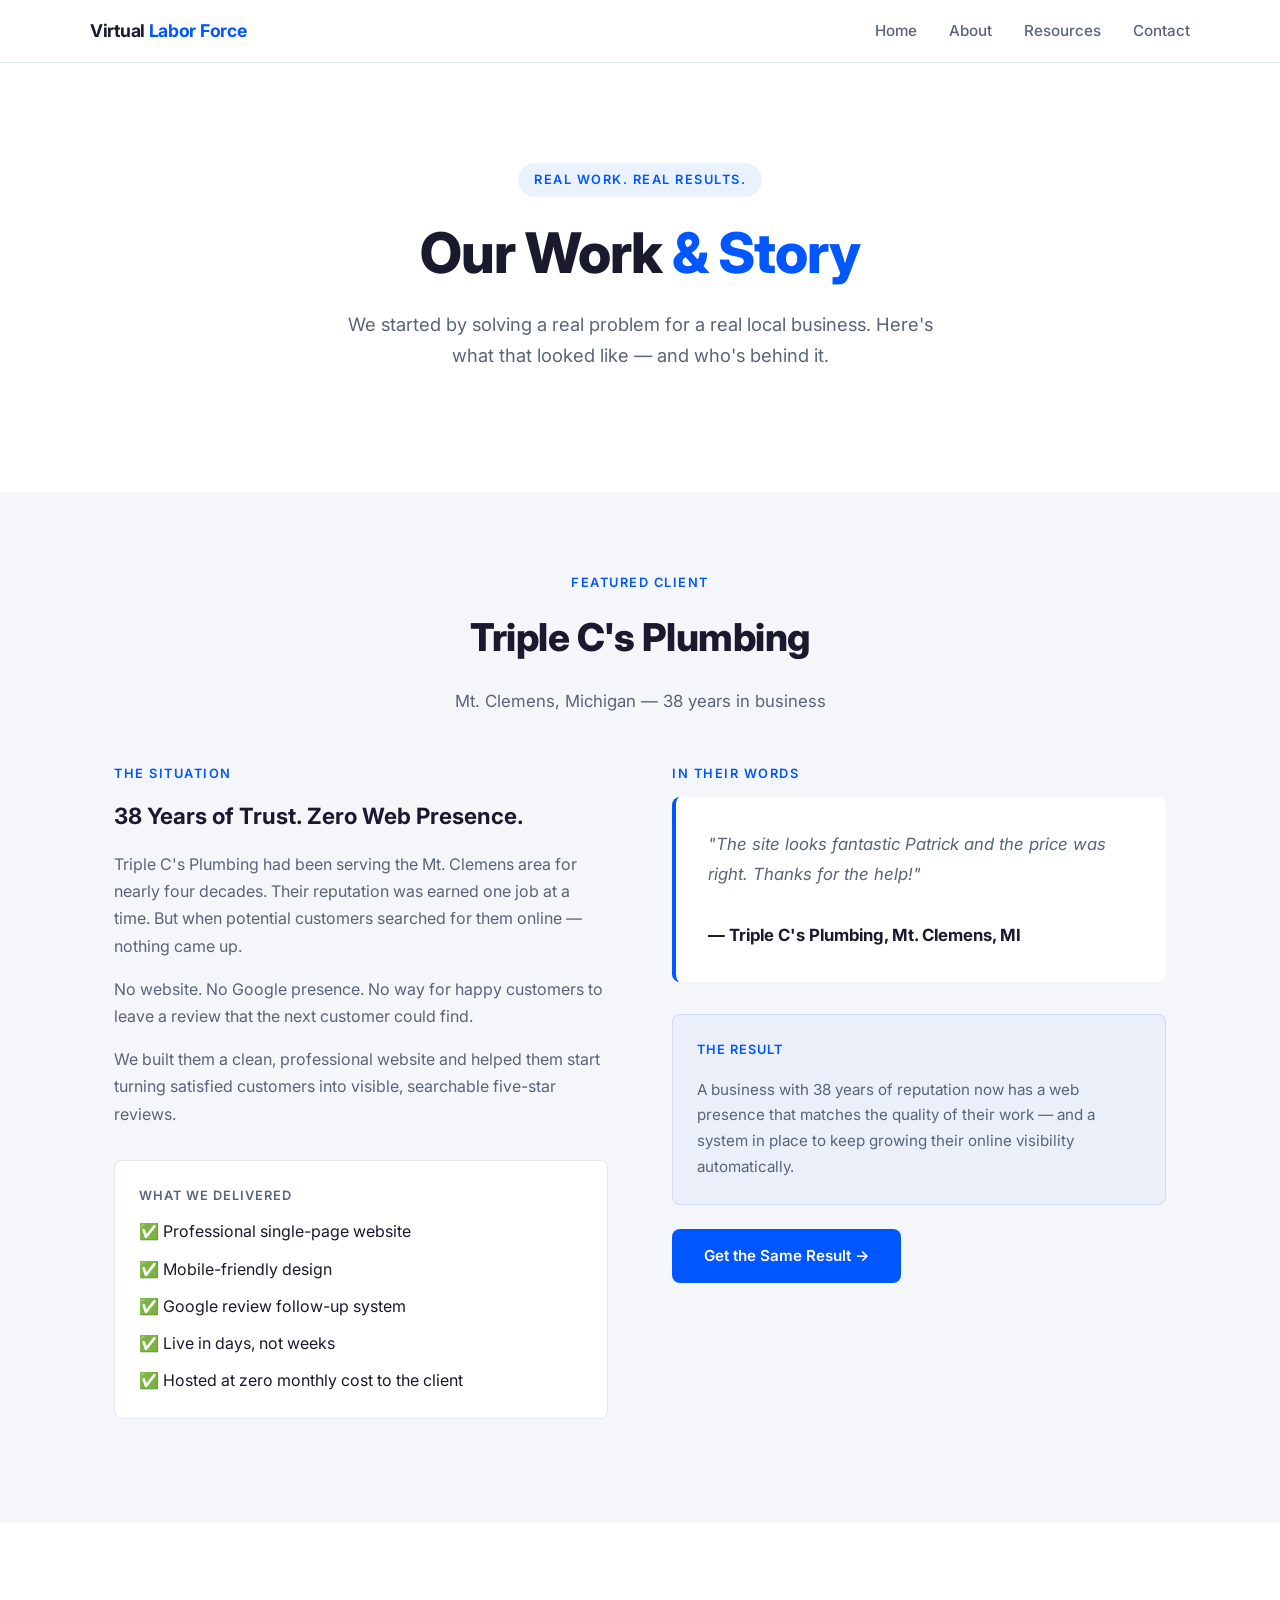
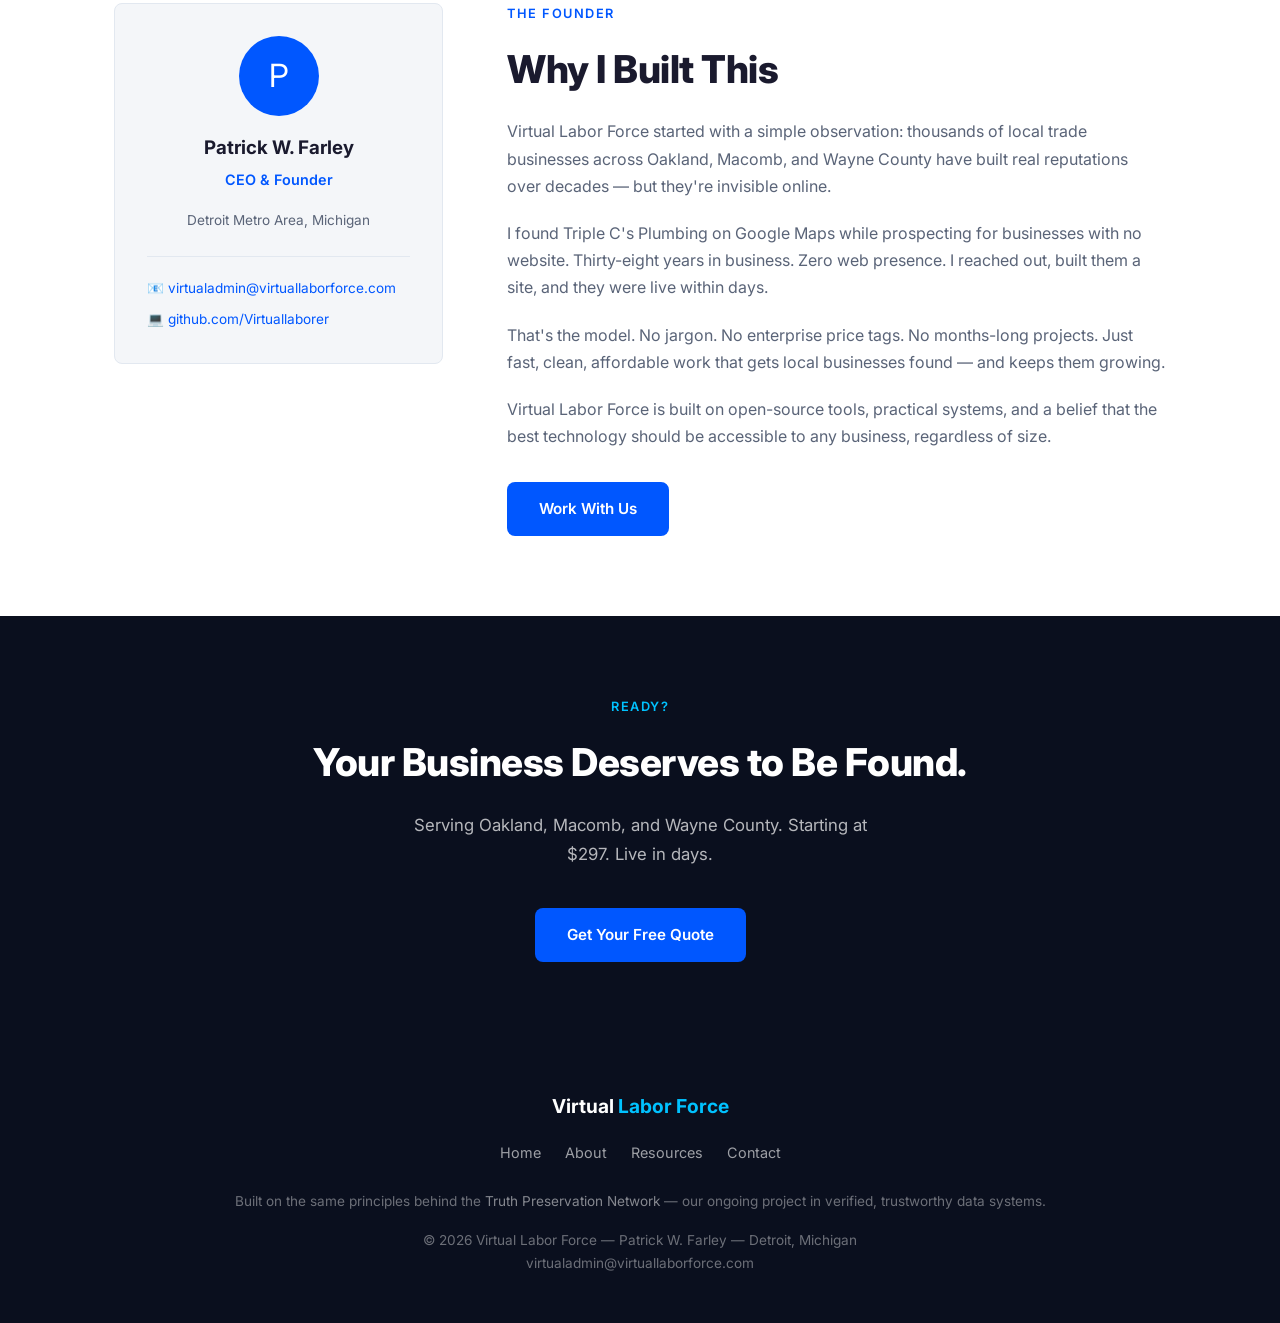
==== commit e4147d06: "Add Resources page, first article, update nav and footers" ====
--- a/about.html
+++ b/about.html
@@ -18,6 +18,7 @@
       <ul class="nav-links">
         <li><a href="index.html">Home</a></li>
         <li><a href="about.html">About</a></li>
+        <li><a href="resources.html">Resources</a></li>
         <li><a href="contact.html">Contact</a></li>
       </ul>
     </div>
@@ -201,6 +202,7 @@
       <ul class="footer-links">
         <li><a href="index.html">Home</a></li>
         <li><a href="about.html">About</a></li>
+        <li><a href="resources.html">Resources</a></li>
         <li><a href="contact.html">Contact</a></li>
       </ul>
       <p class="footer-copy">
@@ -219,4 +221,4 @@
   </footer>
 
 </body>
-</html>
+</html>
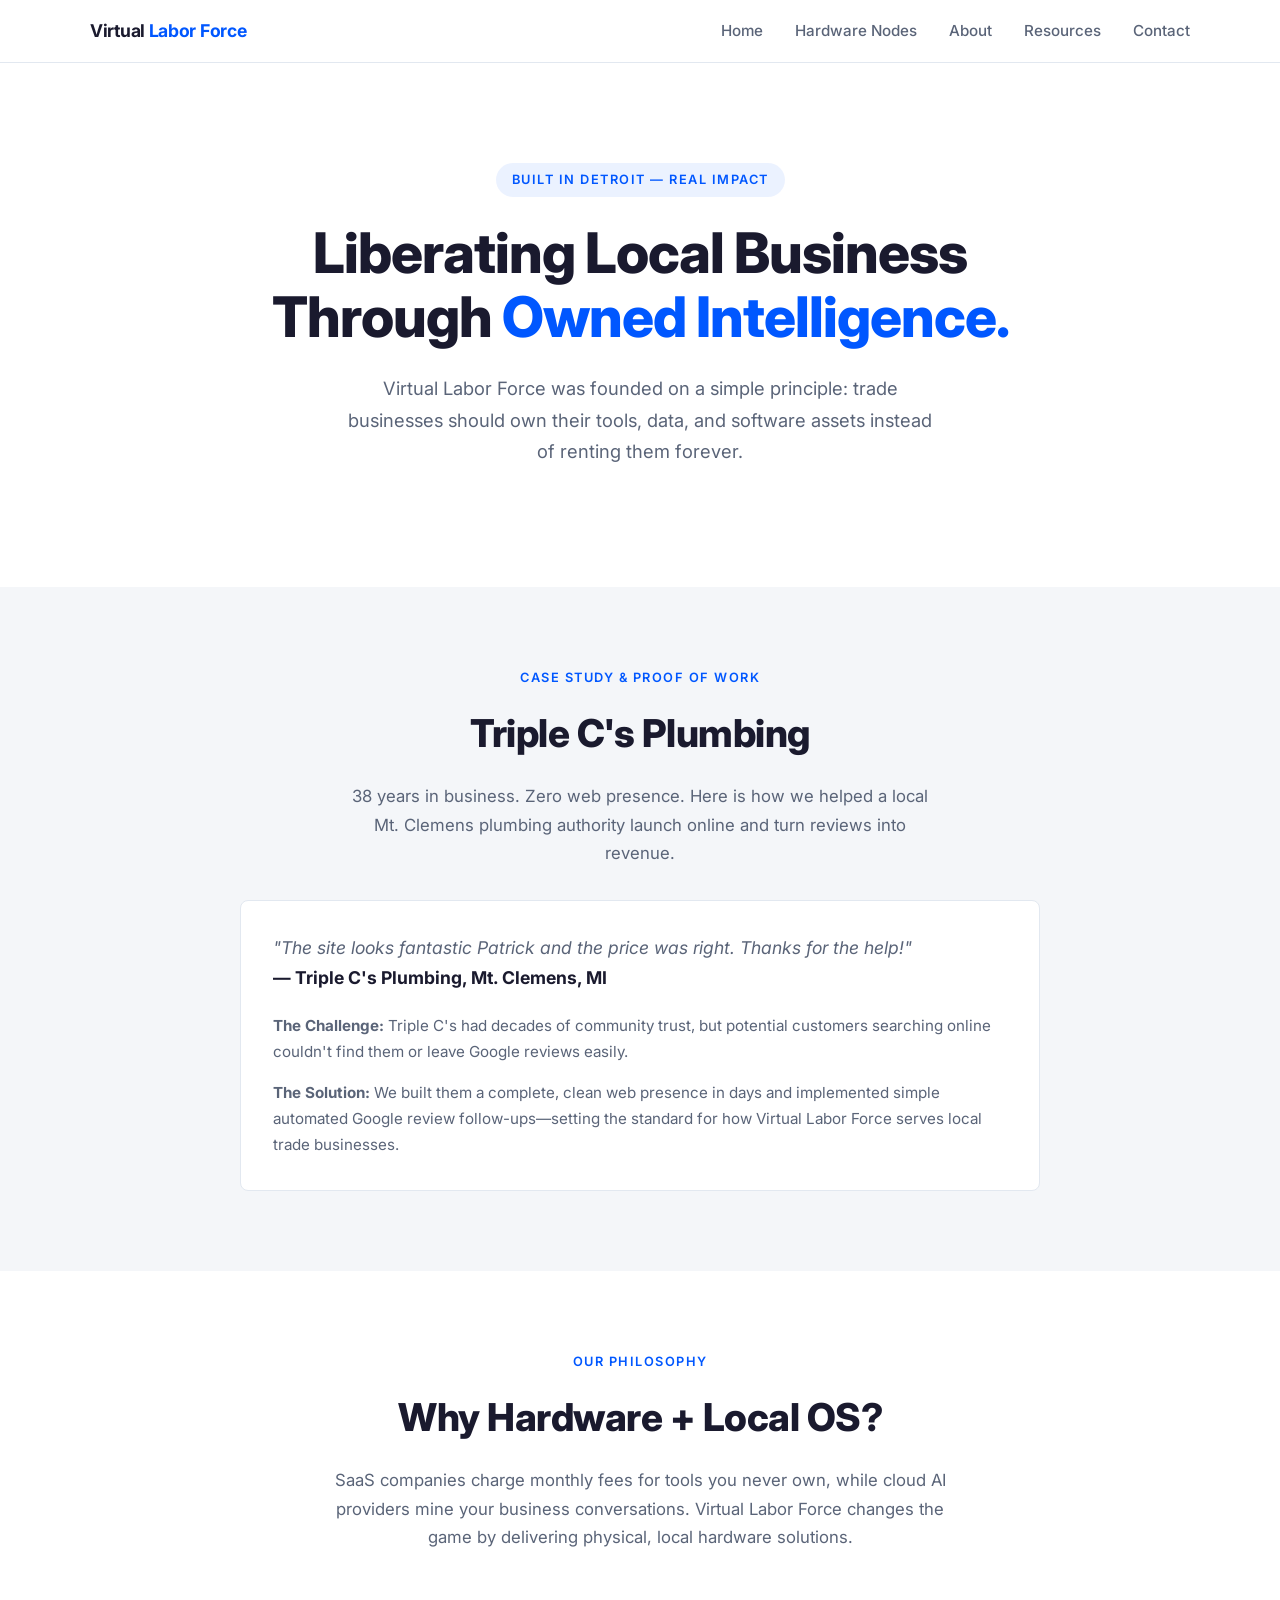
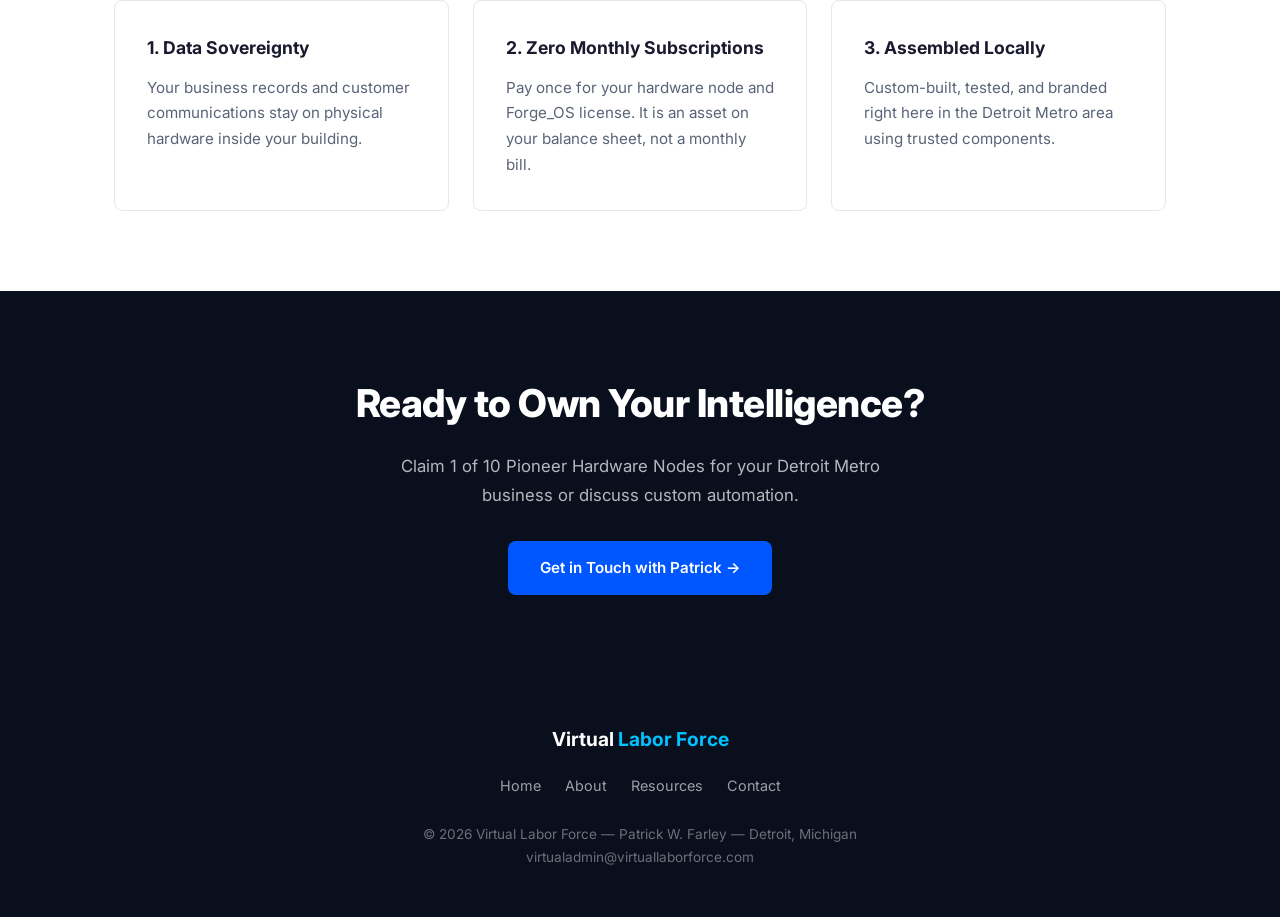
==== commit 98f3cd9e: "Updated Website, contact, about, robots.txt, llms.txt" ====
--- a/about.html
+++ b/about.html
@@ -3,20 +3,20 @@
 <head>
   <meta charset="UTF-8" />
   <meta name="viewport" content="width=device-width, initial-scale=1.0" />
-  <title>Our Work & Story — Virtual Labor Force | Detroit Metro</title>
-  <meta name="description" content="See how Virtual Labor Force helped Triple C's Plumbing get online after 38 years — and meet the founder behind the work." />
+  <title>About Virtual Labor Force | Detroit Metro Owned Intelligence</title>
+  <meta name="description" content="Learn about Virtual Labor Force and Patrick Farley. We build turnkey AI hardware appliances and local web automation for trade businesses in Detroit." />
   <link rel="stylesheet" href="css/style.css" />
   <link rel="preconnect" href="https://fonts.googleapis.com" />
   <link href="https://fonts.googleapis.com/css2?family=Inter:wght@400;500;600;700;800&display=swap" rel="stylesheet" />
 </head>
 <body>
 
-  <!-- NAVIGATION -->
   <nav>
     <div class="nav-inner">
       <a href="index.html" class="nav-logo">Virtual <span>Labor Force</span></a>
       <ul class="nav-links">
         <li><a href="index.html">Home</a></li>
+        <li><a href="index.html#hardware">Hardware Nodes</a></li>
         <li><a href="about.html">About</a></li>
         <li><a href="resources.html">Resources</a></li>
         <li><a href="contact.html">Contact</a></li>
@@ -24,178 +24,74 @@
     </div>
   </nav>
 
-  <!-- HERO -->
   <section class="hero">
-    <div class="hero-tag">Real Work. Real Results.</div>
-    <h1>Our Work <span>&amp; Story</span></h1>
+    <div class="hero-tag">Built in Detroit — Real Impact</div>
+    <h1>Liberating Local Business Through <span>Owned Intelligence.</span></h1>
     <p>
-      We started by solving a real problem for a real local business.
-      Here's what that looked like — and who's behind it.
+      Virtual Labor Force was founded on a simple principle: trade businesses should own their tools, data, and software assets instead of renting them forever.
     </p>
   </section>
 
-  <!-- FEATURED PROOF — TRIPLE C'S -->
   <section class="section section--soft">
     <div class="container">
       <div class="text-center">
-        <p class="section-label">Featured Client</p>
+        <p class="section-label">Case Study & Proof of Work</p>
         <h2 class="section-title">Triple C's Plumbing</h2>
-        <p class="section-sub" style="margin: 0 auto 48px;">
-          Mt. Clemens, Michigan — 38 years in business
+        <p class="section-sub" style="margin: 0 auto 32px;">
+          38 years in business. Zero web presence. Here is how we helped a local Mt. Clemens plumbing authority launch online and turn reviews into revenue.
         </p>
       </div>
 
-      <div style="display: grid; grid-template-columns: 1fr 1fr; gap: 64px; align-items: start;">
-
-        <!-- LEFT — The Story -->
-        <div>
-          <p class="section-label">The Situation</p>
-          <h3 style="font-size: 1.4rem; font-weight: 700; margin-bottom: 16px;">
-            38 Years of Trust. Zero Web Presence.
-          </h3>
-          <p style="color: var(--color-text-soft); margin-bottom: 16px;">
-            Triple C's Plumbing had been serving the Mt. Clemens area for nearly four decades.
-            Their reputation was earned one job at a time. But when potential customers
-            searched for them online — nothing came up.
-          </p>
-          <p style="color: var(--color-text-soft); margin-bottom: 16px;">
-            No website. No Google presence. No way for happy customers to leave a review
-            that the next customer could find.
-          </p>
-          <p style="color: var(--color-text-soft); margin-bottom: 32px;">
-            We built them a clean, professional website and helped them
-            start turning satisfied customers into visible, searchable five-star reviews.
-          </p>
-
-          <div style="background: var(--color-bg); border: 1px solid var(--color-border);
-                      border-radius: var(--radius); padding: 24px; margin-bottom: 24px;">
-            <p style="font-size: 0.8rem; font-weight: 600; letter-spacing: 1px;
-                      text-transform: uppercase; color: var(--color-text-soft); margin-bottom: 12px;">
-              What We Delivered
-            </p>
-            <ul style="list-style: none;">
-              <li style="margin-bottom: 10px;">✅ Professional single-page website</li>
-              <li style="margin-bottom: 10px;">✅ Mobile-friendly design</li>
-              <li style="margin-bottom: 10px;">✅ Google review follow-up system</li>
-              <li style="margin-bottom: 10px;">✅ Live in days, not weeks</li>
-              <li>✅ Hosted at zero monthly cost to the client</li>
-            </ul>
-          </div>
-        </div>
-
-        <!-- RIGHT — Quote + Result -->
-        <div>
-          <p class="section-label">In Their Words</p>
-          <blockquote style="background: var(--color-bg); border-left: 4px solid var(--color-primary);
-                             border-radius: var(--radius); padding: 32px; margin-bottom: 32px;
-                             font-style: italic; color: var(--color-text-soft); font-size: 1.05rem;
-                             line-height: 1.8;">
-            "The site looks fantastic Patrick and the price was right. Thanks for the help!"
-            <br><br>
-            <span style="font-style: normal; font-weight: 700; color: var(--color-text);">
-              — Triple C's Plumbing, Mt. Clemens, MI
-            </span>
-          </blockquote>
-
-          <div style="background: rgba(0,87,255,0.04); border: 1px solid rgba(0,87,255,0.12);
-                      border-radius: var(--radius); padding: 24px;">
-            <p style="font-size: 0.8rem; font-weight: 600; letter-spacing: 1px;
-                      text-transform: uppercase; color: var(--color-primary); margin-bottom: 16px;">
-              The Result
-            </p>
-            <p style="color: var(--color-text-soft); font-size: 0.95rem;">
-              A business with 38 years of reputation now has a web presence
-              that matches the quality of their work — and a system in place
-              to keep growing their online visibility automatically.
-            </p>
-          </div>
-
-          <div class="mt-24">
-            <a href="contact.html" class="btn btn-primary">Get the Same Result →</a>
-          </div>
-        </div>
-
+      <div class="card" style="max-width: 800px; margin: 0 auto; background: var(--color-bg);">
+        <blockquote style="font-style: italic; color: var(--color-text-soft); font-size: 1.1rem; margin-bottom: 20px;">
+          "The site looks fantastic Patrick and the price was right. Thanks for the help!"<br>
+          <span style="font-style: normal; font-weight: 700; color: var(--color-text);">— Triple C's Plumbing, Mt. Clemens, MI</span>
+        </blockquote>
+        <p style="color: var(--color-text-soft); font-size: 0.95rem; margin-bottom: 16px;">
+          <strong>The Challenge:</strong> Triple C's had decades of community trust, but potential customers searching online couldn't find them or leave Google reviews easily.
+        </p>
+        <p style="color: var(--color-text-soft); font-size: 0.95rem;">
+          <strong>The Solution:</strong> We built them a complete, clean web presence in days and implemented simple automated Google review follow-ups—setting the standard for how Virtual Labor Force serves local trade businesses.
+        </p>
       </div>
     </div>
   </section>
 
-  <!-- FOUNDER STORY -->
   <section class="section">
-    <div class="container">
-      <div style="display: grid; grid-template-columns: 1fr 2fr; gap: 64px; align-items: start;">
+    <div class="container text-center">
+      <p class="section-label">Our Philosophy</p>
+      <h2 class="section-title">Why Hardware + Local OS?</h2>
+      <p style="color: var(--color-text-soft); max-width: 640px; margin: 0 auto 40px; font-size: 1.05rem;">
+        SaaS companies charge monthly fees for tools you never own, while cloud AI providers mine your business conversations. Virtual Labor Force changes the game by delivering physical, local hardware solutions.
+      </p>
 
-        <!-- LEFT — Identity Card -->
-        <div style="background: var(--color-bg-soft); border: 1px solid var(--color-border);
-                    border-radius: var(--radius); padding: 32px; text-align: center;">
-          <div style="width: 80px; height: 80px; background: var(--color-primary);
-                      border-radius: 50%; margin: 0 auto 16px;
-                      display: flex; align-items: center; justify-content: center;
-                      font-size: 2rem; color: white;">P</div>
-          <h3 style="margin-bottom: 4px;">Patrick W. Farley</h3>
-          <p style="color: var(--color-primary); font-size: 0.9rem;
-                    font-weight: 600; margin-bottom: 16px;">CEO &amp; Founder</p>
-          <p style="color: var(--color-text-soft); font-size: 0.85rem; margin-bottom: 24px;">
-            Detroit Metro Area, Michigan
-          </p>
-          <div style="border-top: 1px solid var(--color-border); padding-top: 20px; text-align: left;">
-            <p style="font-size: 0.85rem; color: var(--color-text-soft); margin-bottom: 8px;">
-              📧 <a href="mailto:virtualadmin@virtuallaborforce.com">virtualadmin@virtuallaborforce.com</a>
-            </p>
-            <p style="font-size: 0.85rem; color: var(--color-text-soft);">
-              💻 <a href="https://github.com/Virtuallaborer" target="_blank">github.com/Virtuallaborer</a>
-            </p>
-          </div>
+      <div class="card-grid" style="text-align: left;">
+        <div class="card">
+          <h3>1. Data Sovereignty</h3>
+          <p>Your business records and customer communications stay on physical hardware inside your building.</p>
         </div>
-
-        <!-- RIGHT — Story -->
-        <div>
-          <p class="section-label">The Founder</p>
-          <h2 class="section-title">Why I Built This</h2>
-
-          <p style="color: var(--color-text-soft); margin-bottom: 20px;">
-            Virtual Labor Force started with a simple observation: thousands of
-            local trade businesses across Oakland, Macomb, and Wayne County have
-            built real reputations over decades — but they're invisible online.
-          </p>
-          <p style="color: var(--color-text-soft); margin-bottom: 20px;">
-            I found Triple C's Plumbing on Google Maps while prospecting for
-            businesses with no website. Thirty-eight years in business. Zero
-            web presence. I reached out, built them a site, and they were live
-            within days.
-          </p>
-          <p style="color: var(--color-text-soft); margin-bottom: 20px;">
-            That's the model. No jargon. No enterprise price tags. No months-long
-            projects. Just fast, clean, affordable work that gets local businesses
-            found — and keeps them growing.
-          </p>
-          <p style="color: var(--color-text-soft); margin-bottom: 32px;">
-            Virtual Labor Force is built on open-source tools, practical systems,
-            and a belief that the best technology should be accessible to any
-            business, regardless of size.
-          </p>
-
-          <a href="contact.html" class="btn btn-primary">Work With Us</a>
+        <div class="card">
+          <h3>2. Zero Monthly Subscriptions</h3>
+          <p>Pay once for your hardware node and Forge_OS license. It is an asset on your balance sheet, not a monthly bill.</p>
         </div>
-
+        <div class="card">
+          <h3>3. Assembled Locally</h3>
+          <p>Custom-built, tested, and branded right here in the Detroit Metro area using trusted components.</p>
+        </div>
       </div>
     </div>
   </section>
 
-  <!-- BOTTOM CTA -->
-  <section class="section section--dark">
-    <div class="container text-center">
-      <p class="section-label" style="color: var(--color-accent);">Ready?</p>
-      <h2 class="section-title">Your Business Deserves to Be Found.</h2>
-      <p style="color: rgba(255,255,255,0.7); max-width: 480px;
-                margin: 0 auto 40px; font-size: 1.05rem;">
-        Serving Oakland, Macomb, and Wayne County.
-        Starting at $297. Live in days.
+  <section class="section section--dark text-center">
+    <div class="container">
+      <h2 class="section-title">Ready to Own Your Intelligence?</h2>
+      <p style="color: rgba(255,255,255,0.7); max-width: 520px; margin: 0 auto 32px; font-size: 1.05rem;">
+        Claim 1 of 10 Pioneer Hardware Nodes for your Detroit Metro business or discuss custom automation.
       </p>
-      <a href="contact.html" class="btn btn-primary">Get Your Free Quote</a>
+      <a href="contact.html" class="btn btn-primary">Get in Touch with Patrick →</a>
     </div>
   </section>
 
-  <!-- FOOTER -->
   <footer>
     <div class="footer-inner">
       <div class="footer-logo">Virtual <span>Labor Force</span></div>
@@ -206,14 +102,8 @@
         <li><a href="contact.html">Contact</a></li>
       </ul>
       <p class="footer-copy">
-        Built on the same principles behind the
-        <a href="tpn.html" style="color: rgba(255,255,255,0.5);">Truth Preservation Network</a>
-        — our ongoing project in verified, trustworthy data systems.
-      </p>
-      <p class="footer-copy mt-16">
         © 2026 Virtual Labor Force — Patrick W. Farley — Detroit, Michigan<br>
-        <a href="mailto:virtualadmin@virtuallaborforce.com"
-           style="color: rgba(255,255,255,0.4);">
+        <a href="mailto:virtualadmin@virtuallaborforce.com" style="color: rgba(255,255,255,0.4);">
           virtualadmin@virtuallaborforce.com
         </a>
       </p>
@@ -221,4 +111,4 @@
   </footer>
 
 </body>
-</html>+</html>
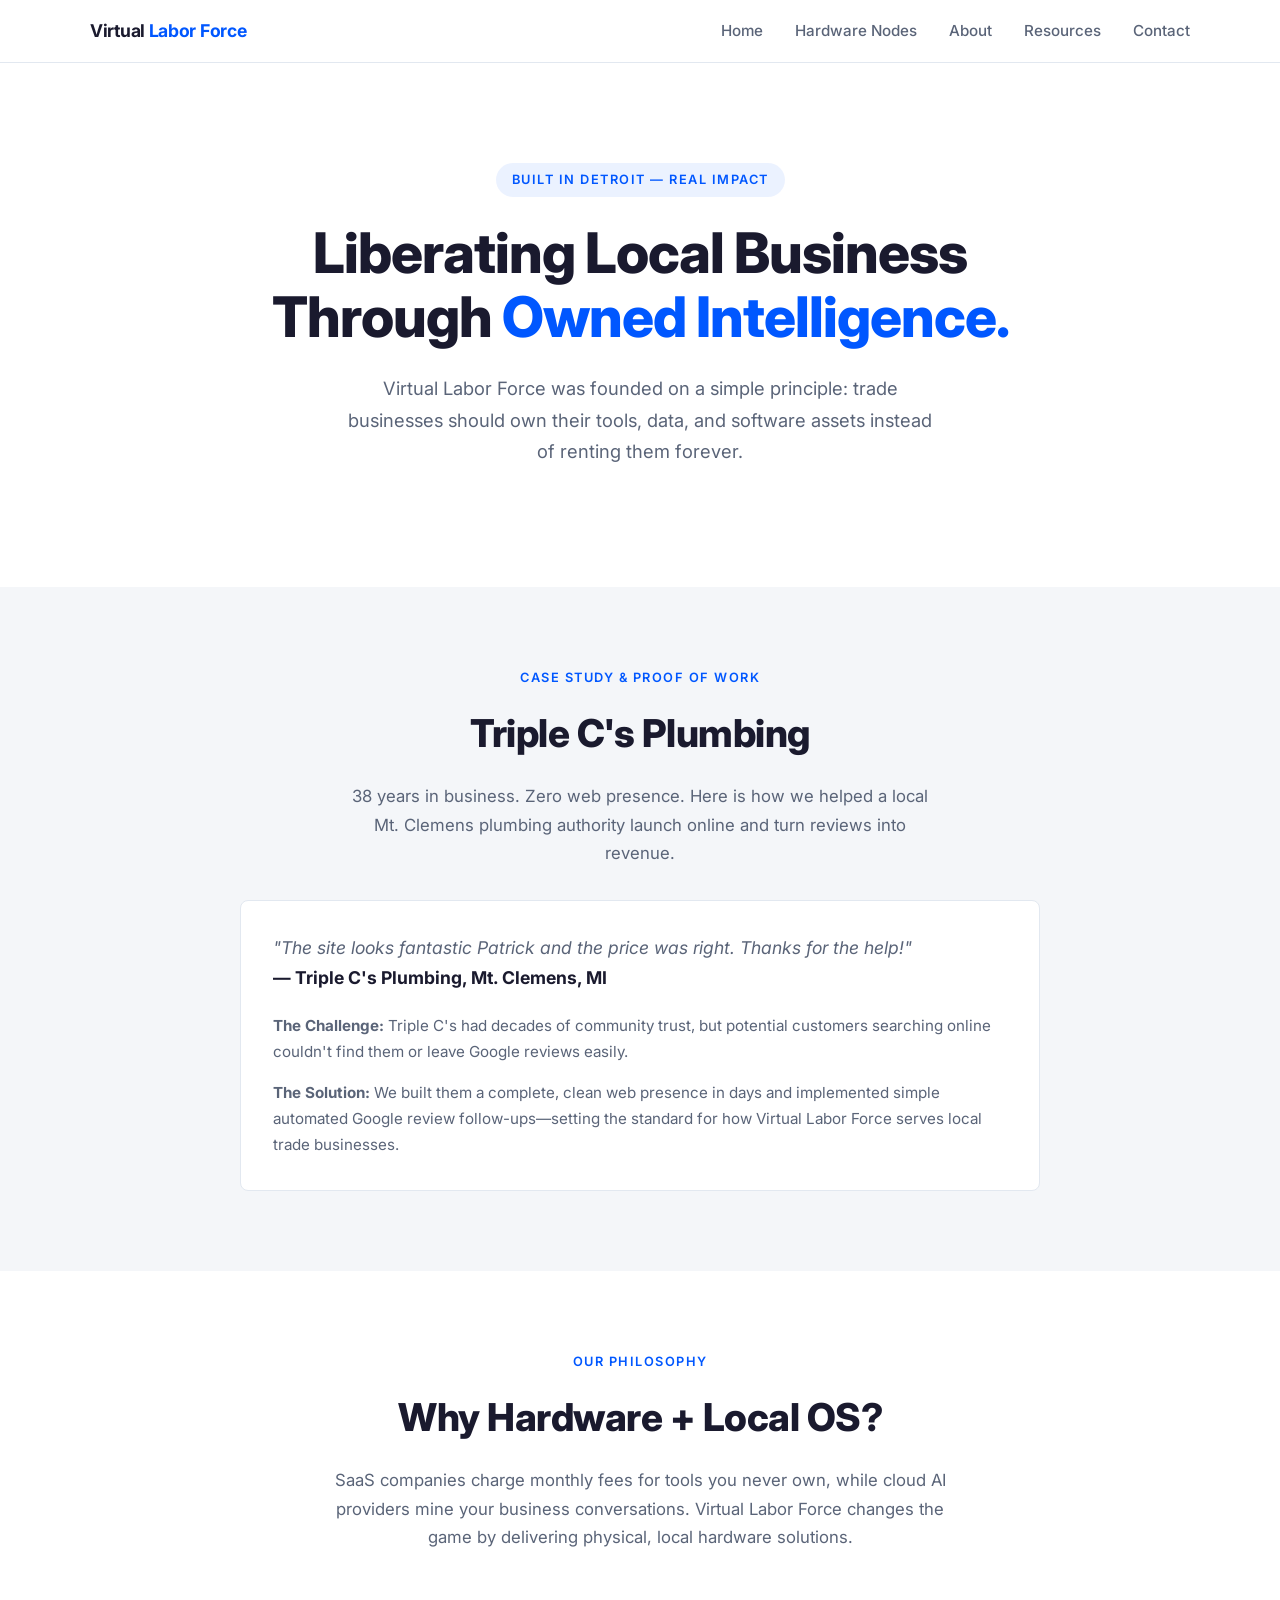
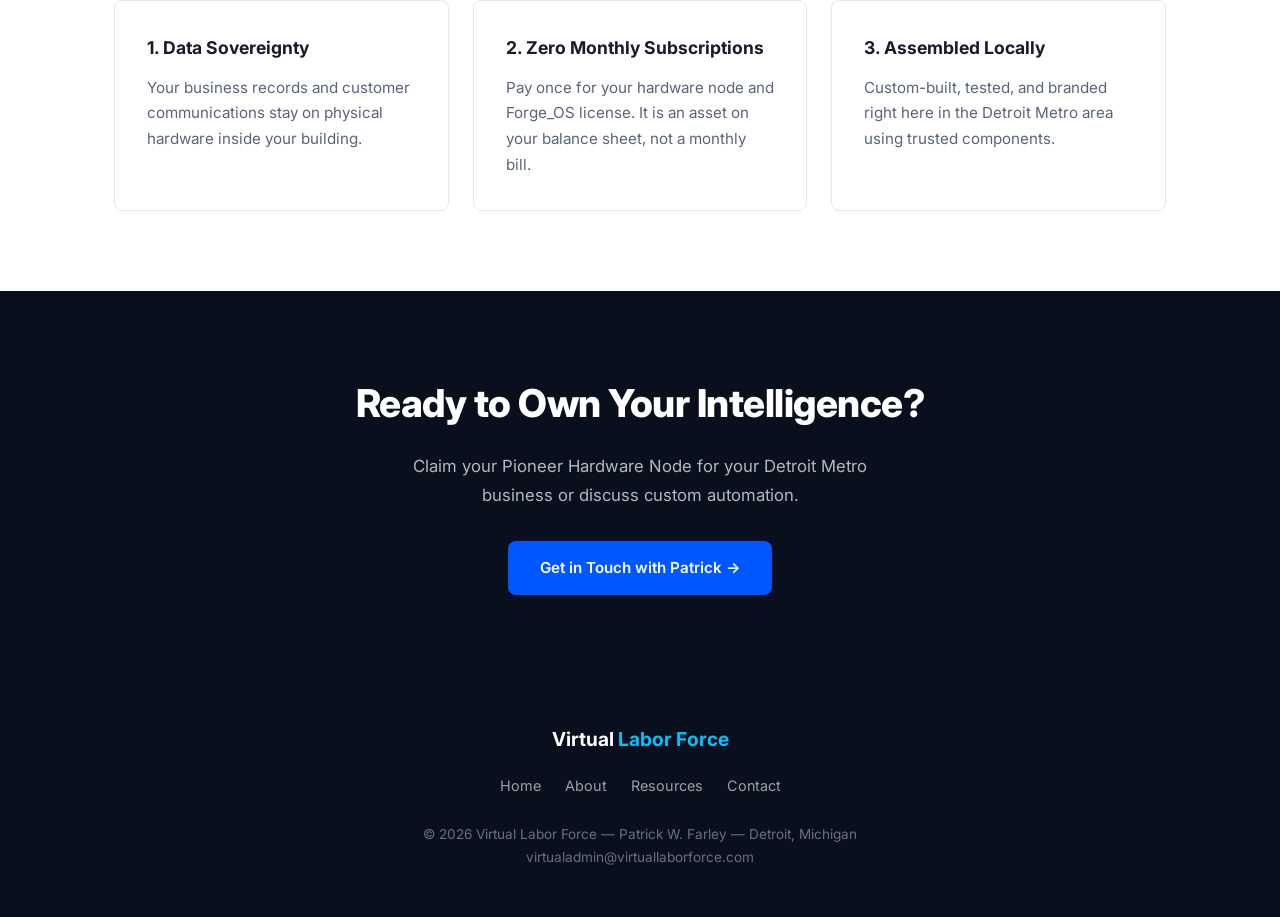
==== commit a412c330: "Updates to index. HTML" ====
--- a/about.html
+++ b/about.html
@@ -86,7 +86,7 @@
     <div class="container">
       <h2 class="section-title">Ready to Own Your Intelligence?</h2>
       <p style="color: rgba(255,255,255,0.7); max-width: 520px; margin: 0 auto 32px; font-size: 1.05rem;">
-        Claim 1 of 10 Pioneer Hardware Nodes for your Detroit Metro business or discuss custom automation.
+        Claim your Pioneer Hardware Node for your Detroit Metro business or discuss custom automation.
       </p>
       <a href="contact.html" class="btn btn-primary">Get in Touch with Patrick →</a>
     </div>
